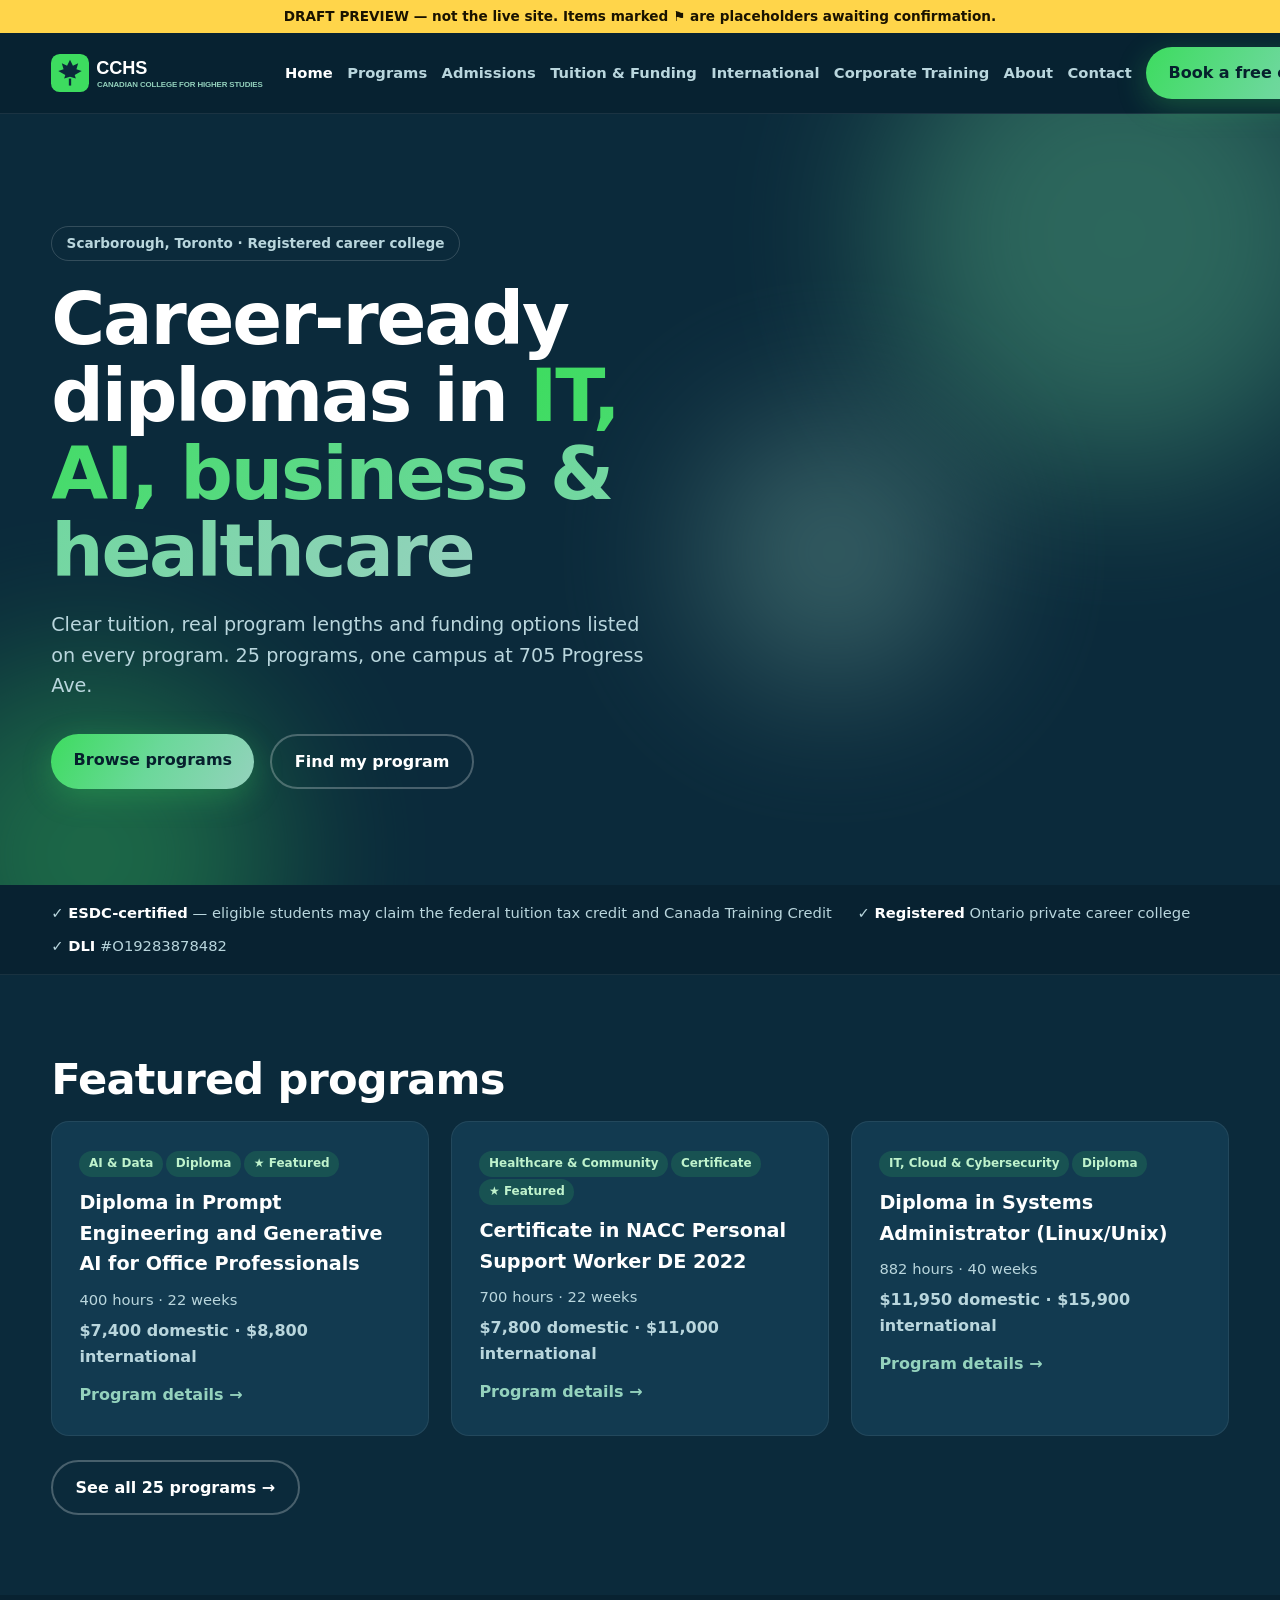
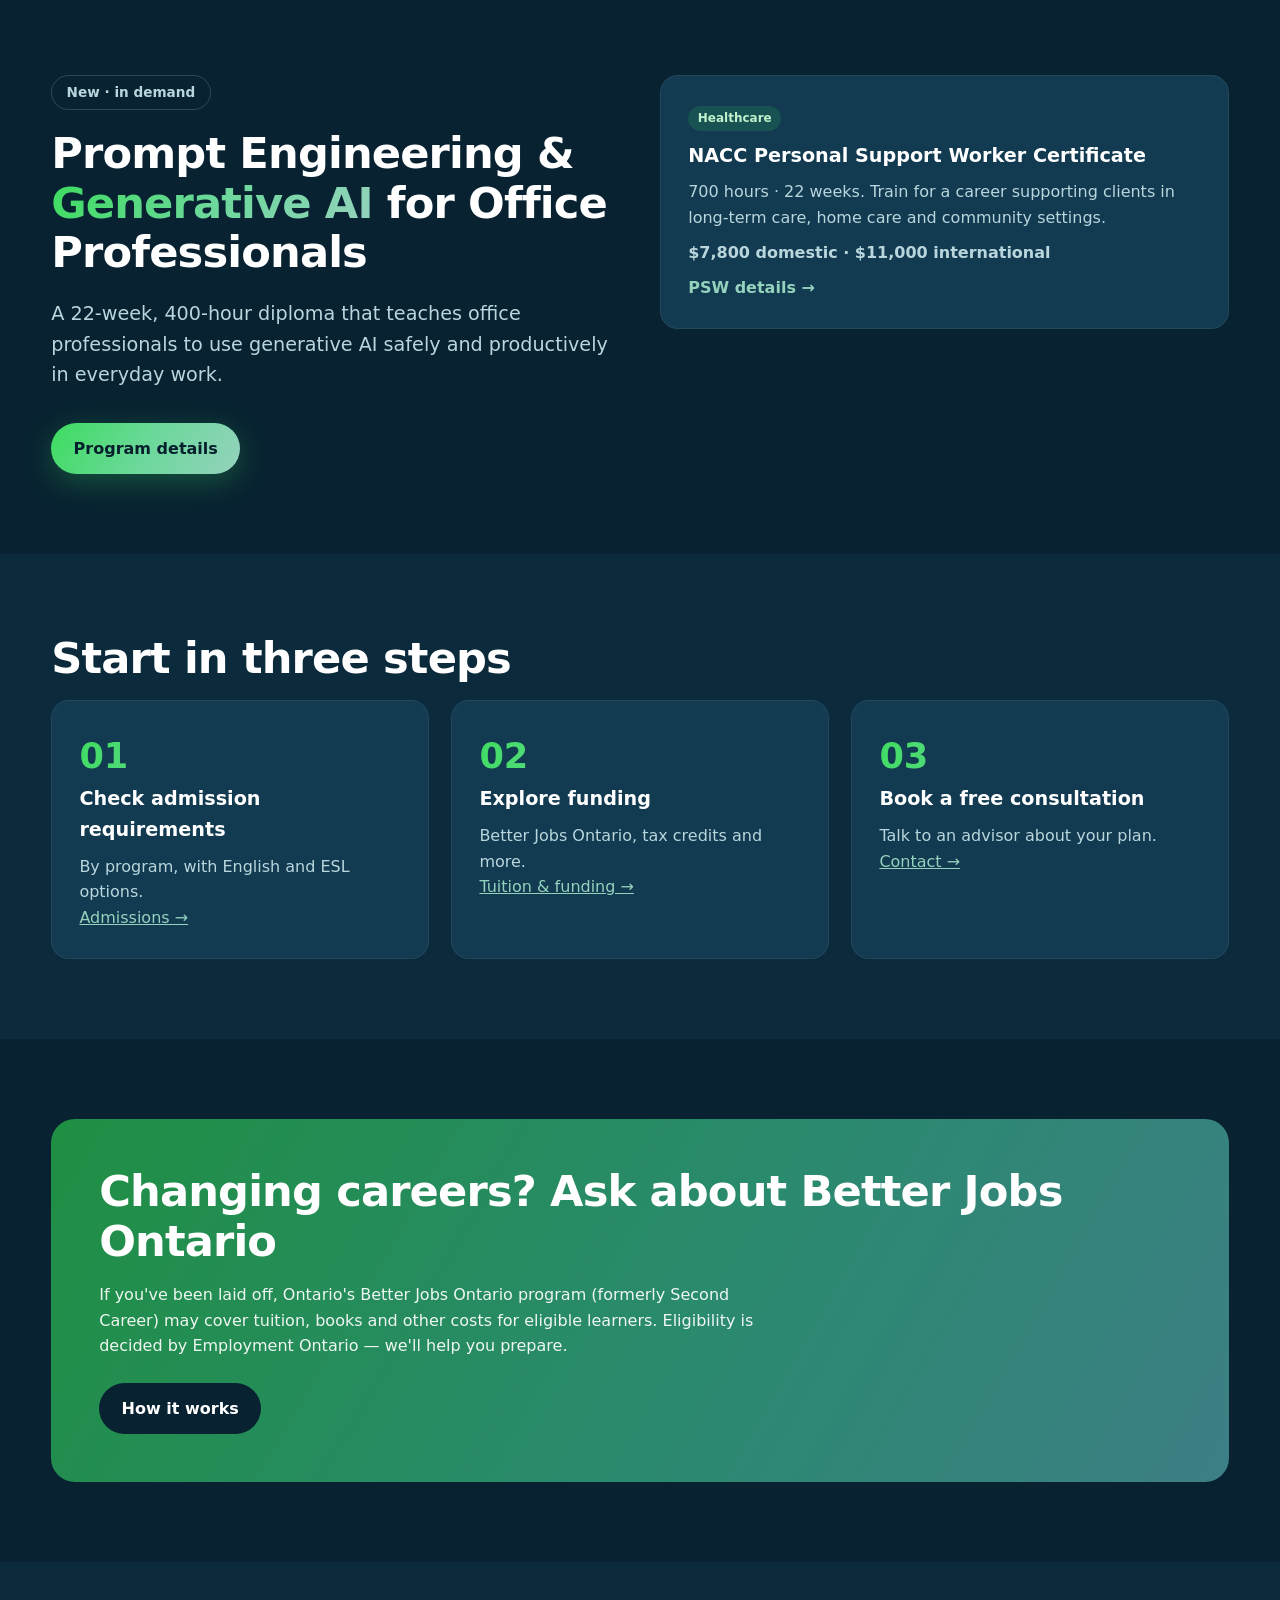
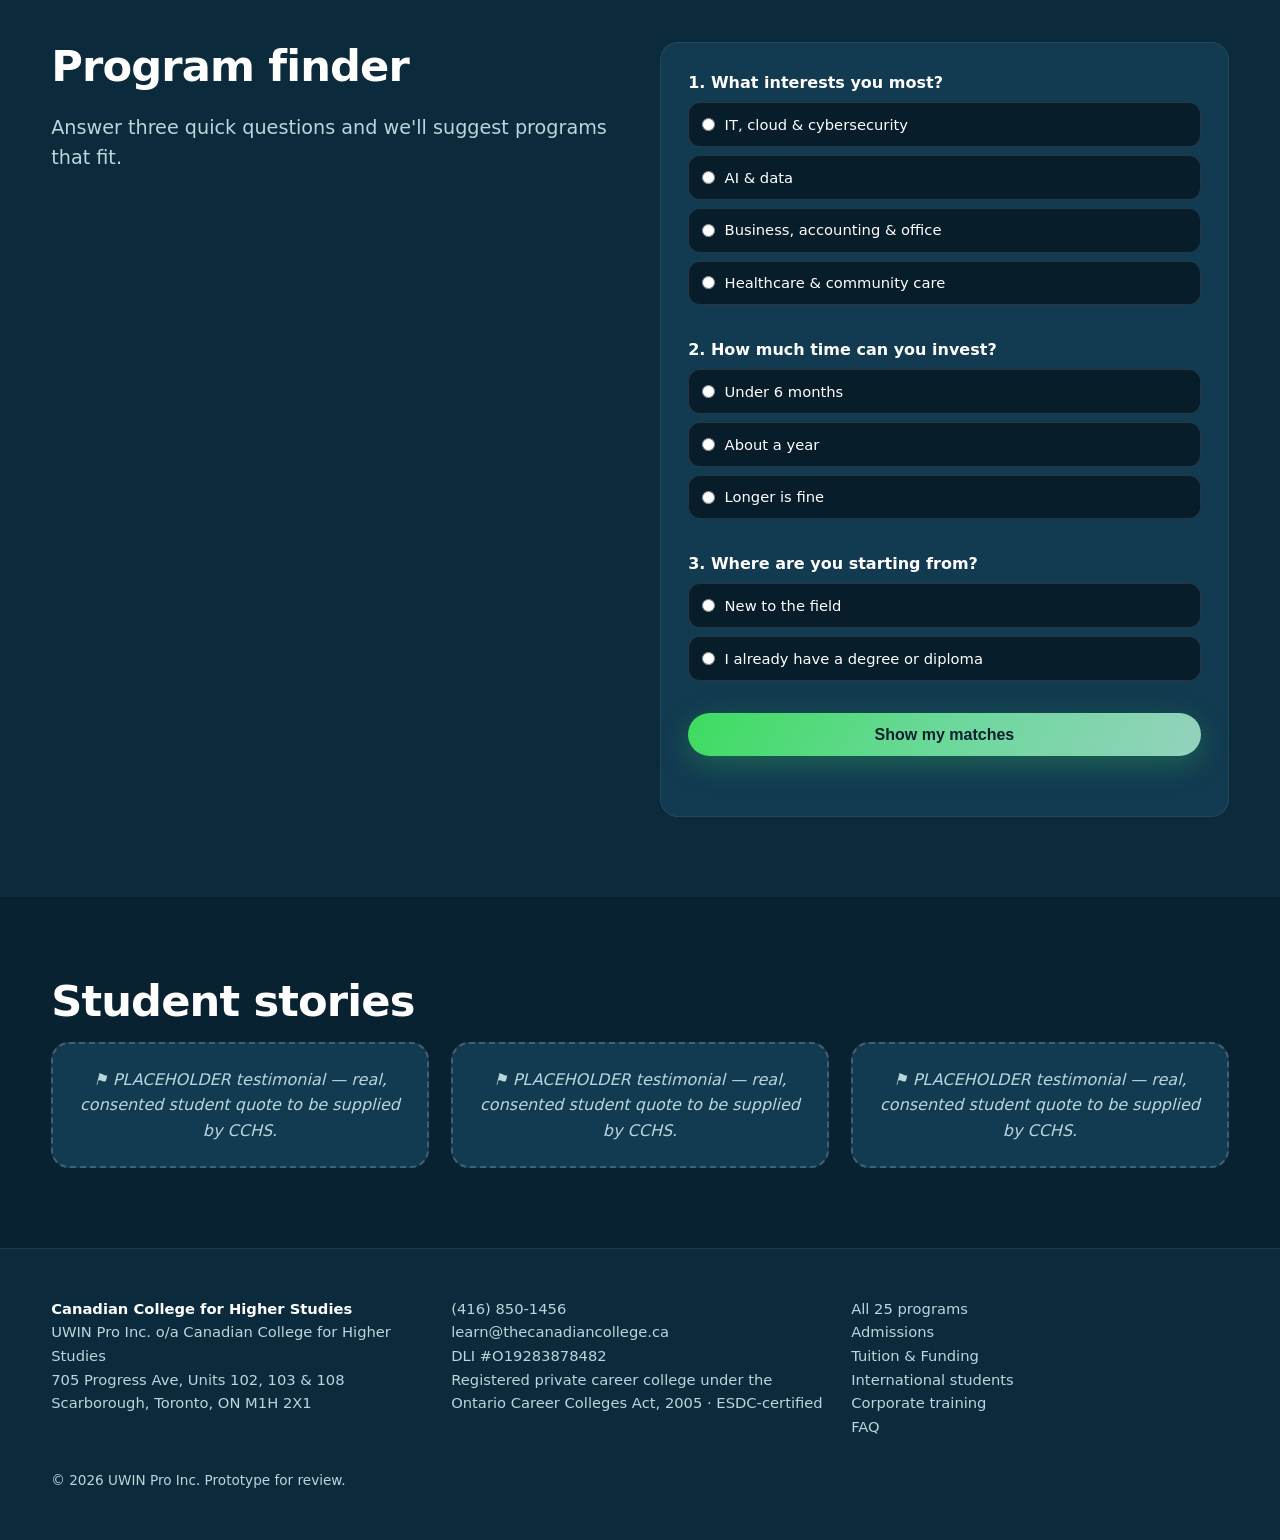
==== index.html @ a09e5be7 "CCHS draft preview" ====
<!doctype html><html lang="en"><head><meta charset="utf-8"><meta name="viewport" content="width=device-width,initial-scale=1">
<meta name="robots" content="noindex,nofollow"><title>Career-ready diplomas in IT, AI, business and healthcare | Canadian College for Higher Studies</title><meta name="description" content="Career college in Scarborough, Toronto: 25 diploma and certificate programs with published tuition."><meta name="theme-color" content="#0b2a3b">
<link rel="icon" href="assets/favicon.svg" type="image/svg+xml"><link rel="stylesheet" href="css/style.css?v=2">
<script type="application/ld+json">{"@context":"https://schema.org","@type":"CollegeOrUniversity","name":"Canadian College for Higher Studies","alternateName":"CCHS","url":"https://thecanadiancollege.ca","telephone":"+1-416-850-1456","email":"learn@thecanadiancollege.ca","address":{"@type":"PostalAddress","streetAddress":"705 Progress Ave, Units 102, 103 & 108","addressLocality":"Scarborough, Toronto","addressRegion":"ON","postalCode":"M1H 2X1","addressCountry":"CA"}}</script></head><body>
<div class="draft" role="note">DRAFT PREVIEW — not the live site. Items marked ⚑ are placeholders awaiting confirmation.</div>
<a class="skip" href="#main">Skip to content</a>
<header><div class="wrap nav"><a class="logo" href="index.html" aria-label="CCHS home"><svg viewBox="0 0 800 130" aria-hidden="true"><rect width="130" height="130" rx="30" fill="#3ddc5f"/><path d="M65 20l10 20 18-8-6 20 18 6-24 14 4 12-20-6-20 6 4-12-24-14 18-6-6-20 18 8z" fill="#0b2a3b"/><rect x="61" y="84" width="8" height="24" fill="#0b2a3b"/><text x="155" y="70" font-size="62" font-weight="900" fill="#fff" font-family="Inter,Helvetica,Arial,sans-serif">CCHS</text><text x="157" y="112" font-size="27" font-weight="700" fill="#94d2bd" font-family="Inter,Helvetica,Arial,sans-serif">CANADIAN COLLEGE FOR HIGHER STUDIES</text></svg></a><nav aria-label="Main"><button class="menu" aria-expanded="false" aria-label="Menu">☰</button><ul><li><a href="index.html" aria-current=page>Home</a></li><li><a href="programs.html">Programs</a></li><li><a href="admissions.html">Admissions</a></li><li><a href="tuition.html">Tuition & Funding</a></li><li><a href="international.html">International</a></li><li><a href="corporate.html">Corporate Training</a></li><li><a href="about.html">About</a></li><li><a href="contact.html">Contact</a></li><li><a class="btn btn-g" href="contact.html">Book a free consultation</a></li></ul></nav></div></header>
<main id="main"><section class="hero"><div class="blob b1"></div><div class="blob b2"></div><div class="blob b3"></div><div class="wrap hero-grid"><div class="hero-copy"><span class="eyebrow">Scarborough, Toronto · Registered career college</span><h1>Career-ready diplomas in <span class="grad">IT, AI, business &amp; healthcare</span></h1><p class="lead">Clear tuition, real program lengths and funding options listed on every program. 25 programs, one campus at 705 Progress Ave.</p><div class="ctas"><a class="btn btn-g" href="programs.html">Browse programs</a><a class="btn btn-o" href="#finder">Find my program</a></div></div>
<div class="orbit" aria-label="Sample programs"><ul class="plane"><li style="--i:0"><strong>Prompt Engineering & Generative AI</strong><span>400 hrs · 22 weeks</span></li><li style="--i:1"><strong>Personal Support Worker</strong><span>700 hrs · 22 weeks</span></li><li style="--i:2"><strong>Systems Administrator (Linux/Unix)</strong><span>882 hrs · 40 weeks</span></li><li style="--i:3"><strong>Cisco & Red Hat Engineering</strong><span>755 hrs · 37 weeks</span></li><li style="--i:4"><strong>Machine Learning & AI</strong><span>900 hrs · 43 weeks</span></li><li style="--i:5"><strong>Network (LAN/WAN) Administration</strong><span>760 hrs · 37 weeks</span></li><li style="--i:6"><strong>Business Administration</strong><span>954 hrs · 47 weeks</span></li><li style="--i:7"><strong>Medical & Health Office Administrator</strong><span>740 hrs · 37 weeks</span></li><li style="--i:8"><strong>Early Childhood Assistant</strong><span>1000 hrs · 52 weeks</span></li><li style="--i:9"><strong>Cloud & Cybersecurity Technologies</strong><span>373 hrs · 18 weeks</span></li><li style="--i:10"><strong>Supply Chain & Logistics</strong><span>739 hrs · 36 weeks</span></li><li style="--i:11"><strong>IoT Technology</strong><span>993 hrs · 47 weeks</span></li></ul></div></div></section>
<div class="trust"><div class="wrap"><span>✓ <b>ESDC-certified</b> — eligible students may claim the federal tuition tax credit and Canada Training Credit</span><span>✓ <b>Registered</b> Ontario private career college</span><span>✓ <b>DLI</b> #O19283878482</span></div></div>
<section><div class="wrap"><h2>Featured programs</h2><div class="grid" id="featured"></div><p style="margin-top:1.5rem"><a class="btn btn-o" href="programs.html">See all 25 programs →</a></p></div></section>
<section class="alt"><div class="wrap two"><div><span class="eyebrow">New · in demand</span><h2>Prompt Engineering &amp; <span class="grad">Generative AI</span> for Office Professionals</h2><p class="lead">A 22-week, 400-hour diploma that teaches office professionals to use generative AI safely and productively in everyday work.</p><div class="ctas"><a class="btn btn-g" href="program.html?p=diploma-in-prompt-engineering-and-generative-ai-for-office-professionals">Program details</a></div></div>
<div class="card"><span class="tag">Healthcare</span><h3 style="margin-top:.6rem">NACC Personal Support Worker Certificate</h3><p>700 hours · 22 weeks. Train for a career supporting clients in long-term care, home care and community settings.</p><p class="fee" style="margin:.6rem 0">$7,800 domestic · $11,000 international</p><a class="more" href="program.html?p=certificate-in-nacc-personal-support-worker-de-2022">PSW details →</a></div></div></section>
<section><div class="wrap"><h2>Start in three steps</h2><div class="grid steps"><div class="card"><h3>Check admission requirements</h3><p>By program, with English and ESL options.</p><a href="admissions.html">Admissions →</a></div><div class="card"><h3>Explore funding</h3><p>Better Jobs Ontario, tax credits and more.</p><a href="tuition.html">Tuition &amp; funding →</a></div><div class="card"><h3>Book a free consultation</h3><p>Talk to an advisor about your plan.</p><a href="contact.html">Contact →</a></div></div></div></section>
<section class="alt"><div class="wrap"><div class="band"><h2>Changing careers? Ask about Better Jobs Ontario</h2><p>If you've been laid off, Ontario's Better Jobs Ontario program (formerly Second Career) may cover tuition, books and other costs for eligible learners. Eligibility is decided by Employment Ontario — we'll help you prepare.</p><a class="btn" href="tuition.html#bjo">How it works</a></div></div></section>
<section id="finder"><div class="wrap two"><div><h2>Program finder</h2><p class="lead">Answer three quick questions and we'll suggest programs that fit.</p></div><form class="quiz card" id="quiz">
<fieldset><legend>1. What interests you most?</legend><label><input type="radio" name="field" value="it">IT, cloud &amp; cybersecurity</label><label><input type="radio" name="field" value="ai">AI &amp; data</label><label><input type="radio" name="field" value="business">Business, accounting &amp; office</label><label><input type="radio" name="field" value="health">Healthcare &amp; community care</label></fieldset>
<fieldset><legend>2. How much time can you invest?</legend><label><input type="radio" name="time" value="short">Under 6 months</label><label><input type="radio" name="time" value="mid">About a year</label><label><input type="radio" name="time" value="long">Longer is fine</label></fieldset>
<fieldset><legend>3. Where are you starting from?</legend><label><input type="radio" name="goal" value="start">New to the field</label><label><input type="radio" name="goal" value="post">I already have a degree or diploma</label></fieldset>
<button class="btn btn-g">Show my matches</button><div id="quiz-out" class="result"></div></form></div></section>
<section class="alt"><div class="wrap"><h2>Student stories</h2><div class="grid"><div class="card ph">⚑ PLACEHOLDER testimonial — real, consented student quote to be supplied by CCHS.</div><div class="card ph">⚑ PLACEHOLDER testimonial — real, consented student quote to be supplied by CCHS.</div><div class="card ph">⚑ PLACEHOLDER testimonial — real, consented student quote to be supplied by CCHS.</div></div></div></section></main>
<footer><div class="wrap grid">
<div><strong style="color:#fff">Canadian College for Higher Studies</strong><p>UWIN Pro Inc. o/a Canadian College for Higher Studies<br>705 Progress Ave, Units 102, 103 &amp; 108<br>Scarborough, Toronto, ON M1H 2X1</p></div>
<div><a href="tel:+14168501456">(416) 850-1456</a><a href="mailto:learn@thecanadiancollege.ca">learn@thecanadiancollege.ca</a><p>DLI #O19283878482</p><p>Registered private career college under the Ontario Career Colleges Act, 2005 · ESDC-certified</p></div>
<div><a href="programs.html">All 25 programs</a><a href="admissions.html">Admissions</a><a href="tuition.html">Tuition &amp; Funding</a><a href="international.html">International students</a><a href="corporate.html">Corporate training</a><a href="faq.html">FAQ</a></div>
</div><div class="wrap"><p class="note" style="margin-top:2rem">© <span id="y"></span> UWIN Pro Inc. Prototype for review.</p></div></footer>
<script src="js/main.js"></script><script src="js/programs.js"></script><script src="js/app.js"></script></body></html>
---- css/style.css ----
:root{--navy:#0b2a3b;--navy2:#082231;--card:#123a50;--text:#ffffff;--muted:#b9d6dd;--a1:#3ddc5f;--a2:#6bd89a;--a3:#94d2bd;--g:linear-gradient(120deg,var(--a1),var(--a2) 50%,var(--a3));--r:18px}
*{box-sizing:border-box;margin:0;padding:0}html{scroll-behavior:smooth}
body{font-family:system-ui,-apple-system,"Segoe UI",Roboto,sans-serif;background:var(--navy);color:var(--text);line-height:1.6}
a{color:var(--a3)}img{max-width:100%}
.skip{position:absolute;left:-999px}.skip:focus{left:1rem;top:1rem;background:#fff;color:#000;padding:.5rem;z-index:99}
.wrap{width:min(1180px,92%);margin:auto}
header{position:sticky;top:0;z-index:50;background:rgba(8,34,49,.85);backdrop-filter:blur(12px);border-bottom:1px solid #ffffff14}
.nav{display:flex;align-items:center;justify-content:space-between;padding:.9rem 0}
.logo{font-weight:900;font-size:1.4rem;letter-spacing:-.02em;color:#fff;text-decoration:none}.logo span{background:var(--g);-webkit-background-clip:text;background-clip:text;color:transparent}
nav ul{display:flex;gap:1.4rem;list-style:none;align-items:center}nav a{color:var(--muted);text-decoration:none;font-weight:600}nav a:hover,nav a[aria-current]{color:#fff}
.menu{display:none;background:none;border:1px solid #fff3;color:#fff;border-radius:8px;padding:.4rem .7rem;font-size:1.1rem}
.btn{display:inline-block;padding:.8rem 1.4rem;border-radius:999px;font-weight:700;text-decoration:none;border:0;cursor:pointer;font-size:1rem;transition:transform .2s,box-shadow .2s}
.btn-g{background:var(--g);color:#06202d;box-shadow:0 8px 30px #3ddc5f44}.btn-g:hover{transform:translateY(-2px);box-shadow:0 12px 40px #3ddc5f66}
.btn-o{border:2px solid #ffffff40;color:#fff}.btn-o:hover{border-color:var(--a3)}
.hero{position:relative;overflow:hidden;padding:7rem 0 6rem}
.blob{position:absolute;border-radius:50%;filter:blur(80px);opacity:.35;animation:float 14s ease-in-out infinite alternate}
.b1{width:480px;height:480px;background:var(--a2);top:-120px;right:-80px}.b2{width:380px;height:380px;background:var(--a1);bottom:-160px;left:-100px;animation-delay:-5s}.b3{width:260px;height:260px;background:var(--a3);top:40%;left:55%;animation-delay:-9s}
@keyframes float{to{transform:translate(40px,30px) scale(1.12)}}
.hero .wrap{position:relative}
.eyebrow{display:inline-block;padding:.35rem .9rem;border:1px solid #ffffff2a;border-radius:999px;color:var(--muted);font-size:.85rem;font-weight:600;margin-bottom:1.2rem}
h1{font-size:clamp(2.4rem,6vw,4.6rem);line-height:1.05;letter-spacing:-.03em;font-weight:900;max-width:16ch}
h2{font-size:clamp(1.8rem,3.6vw,2.7rem);letter-spacing:-.02em;line-height:1.15;margin-bottom:1rem}
h3{font-size:1.2rem;margin-bottom:.5rem}
.grad{background:var(--g);-webkit-background-clip:text;background-clip:text;color:transparent}
.lead{font-size:1.2rem;color:var(--muted);max-width:60ch;margin:1.3rem 0 2rem}
.ctas{display:flex;gap:1rem;flex-wrap:wrap}
section{padding:5rem 0}.alt{background:var(--navy2)}
.grid{display:grid;gap:1.4rem;grid-template-columns:repeat(auto-fit,minmax(260px,1fr))}
.card{background:var(--card);border:1px solid #ffffff12;border-radius:var(--r);padding:1.7rem;position:relative;transition:transform .25s,border-color .25s}
.card:hover{transform:translateY(-4px);border-color:#3ddc5f88}
.card .ic{width:48px;height:48px;border-radius:14px;background:var(--g);display:grid;place-items:center;font-size:1.4rem;margin-bottom:1rem}
.card p{color:var(--muted)}.card ul{color:var(--muted);padding-left:1.1rem;margin:.6rem 0}
.tag{display:inline-block;font-size:.75rem;font-weight:700;padding:.2rem .6rem;border-radius:999px;background:#3ddc5f26;color:#bff2cc;margin:.15rem .2rem 0 0}
.band{background:linear-gradient(120deg,#1f8f43,#2a8a6e 55%,#3d7f86);border-radius:24px;padding:3rem;color:#fff}.band p{opacity:.92;max-width:65ch;margin:.6rem 0 1.5rem}.band a.btn{background:#082231;color:#fff}
.ph{border:2px dashed #ffffff33;border-radius:var(--r);padding:1.4rem;color:var(--muted);font-style:italic;text-align:center}
.two{display:grid;grid-template-columns:1fr 1fr;gap:2.5rem;align-items:start}
form{display:grid;gap:1rem}label{font-weight:600;font-size:.92rem;display:grid;gap:.35rem}
input,select,textarea{font:inherit;padding:.75rem .9rem;border-radius:12px;border:1px solid #ffffff26;background:#071d2a;color:#fff}
input:focus,select:focus,textarea:focus,a:focus-visible,button:focus-visible{outline:3px solid var(--a3);outline-offset:2px}
.note{font-size:.85rem;color:var(--muted)}.ok{display:none;padding:1rem;border-radius:12px;background:#3ddc5f22;border:1px solid var(--a3)}
.steps{counter-reset:s}.steps .card::before{counter-increment:s;content:counter(s,decimal-leading-zero);font-size:2.2rem;font-weight:900;background:var(--g);-webkit-background-clip:text;color:transparent;display:block}
footer{border-top:1px solid #ffffff14;padding:3rem 0;color:var(--muted);font-size:.92rem}footer .grid a{display:block;color:var(--muted);text-decoration:none}
.wa{position:fixed;right:22px;bottom:22px;width:60px;height:60px;border-radius:50%;background:#25d366;display:grid;place-items:center;box-shadow:0 8px 24px #0008;z-index:60;color:#fff;font-size:1.7rem;text-decoration:none}
.reveal{opacity:0;transform:translateY(24px);transition:opacity .7s,transform .7s}.reveal.in{opacity:1;transform:none}
@media(prefers-reduced-motion:reduce){*{animation:none!important;transition:none!important}.reveal{opacity:1;transform:none}}
@media(max-width:860px){.menu{display:block}nav ul{display:none;position:absolute;top:100%;left:0;right:0;flex-direction:column;background:var(--navy);padding:1rem}nav ul.open{display:flex}.two{grid-template-columns:1fr}.band{padding:2rem}}
/* hero 3D course stream */
.tagline{margin-top:1rem;font-size:clamp(1.1rem,2vw,1.45rem);font-weight:700;color:#d6f3ea;letter-spacing:.01em;max-width:30ch}
.hero-grid{display:grid;grid-template-columns:minmax(0,1.05fr) minmax(0,.95fr);gap:2rem;align-items:center}
.hero-copy{position:relative;z-index:2}
.orbit{position:relative;height:520px;perspective:900px;perspective-origin:30% 20%;-webkit-mask-image:radial-gradient(ellipse at 55% 50%,#000 55%,transparent 80%);mask-image:radial-gradient(ellipse at 55% 50%,#000 55%,transparent 80%)}
.plane{list-style:none;position:absolute;inset:0;transform-style:preserve-3d;transform:rotateX(14deg) rotateY(-24deg)}
.plane li{position:absolute;left:12%;top:50%;width:290px;padding:.75rem 1.1rem;border-radius:16px;background:linear-gradient(135deg,rgba(18,58,80,.92),rgba(11,42,59,.86));border:1px solid #94d2bd55;box-shadow:0 0 28px #3ddc5f33,inset 0 0 0 1px #94d2bd1a;backdrop-filter:blur(6px);opacity:0;will-change:transform,opacity,filter;
 animation:drift 26s linear infinite;animation-delay:calc(var(--i) * -2.1667s)}
.plane li strong{display:block;font-size:1rem;color:#fff}
.plane li span{display:block;font-size:.84rem;color:#c8f0e2;line-height:1.35}
.plane li:nth-child(odd){left:0}.plane li:nth-child(even){left:34%}
@keyframes drift{
0%{transform:translate3d(80px,640px,-650px);opacity:0;filter:blur(3px)}
32%{opacity:0;filter:blur(2px)}
42%{opacity:.9;filter:blur(.4px)}
48%,58%{opacity:1;filter:blur(0)}
66%{opacity:.85;filter:blur(.6px)}
74%{opacity:0;filter:blur(3px)}
100%{transform:translate3d(-60px,-720px,200px);opacity:0;filter:blur(4px)}}
@media(max-width:980px){.hero-grid{grid-template-columns:1fr}.orbit{display:none}}
@media(prefers-reduced-motion:reduce){.orbit{height:auto;perspective:none;-webkit-mask-image:none;mask-image:none}.plane{position:static;transform:none;display:grid;gap:.6rem}.plane li{position:static;opacity:1;filter:none;width:auto;transform:none}.plane li:nth-child(n+7){display:none}}

.logo svg{display:block;height:40px;width:auto}.card .ic{color:#06202d}

.tagline{overflow:hidden}.tagline span{display:inline-block}
.tl1{animation:tlR .9s ease-out both}
.tl2{animation:tlF .8s ease-out .9s both}
.tl3{animation:tlU 1s ease-out 1.7s both}
@keyframes tlR{from{opacity:0;transform:translateX(60px)}to{opacity:1;transform:none}}
@keyframes tlF{from{opacity:0}to{opacity:1}}
@keyframes tlU{from{opacity:0;transform:translateY(10px)}to{opacity:1;transform:none}}
.shot .tagline span{animation:none!important;opacity:1;transform:none}
/* ---- CCHS additions ---- */
.draft{background:#ffd54a;color:#1a1300;text-align:center;font-size:.85rem;font-weight:700;padding:.35rem 1rem;position:relative;z-index:70}
.phx{background:#ffd54a2e;border:1px dashed #ffd54a;color:#ffe9a3;border-radius:6px;padding:0 .35rem;font-style:normal;font-weight:600;white-space:normal}
.phx::before{content:"⚑ ";}
.trust{background:var(--navy2);border-bottom:1px solid #ffffff12;padding:1rem 0;font-size:.92rem;color:var(--muted)}
.trust .wrap{display:flex;flex-wrap:wrap;gap:.6rem 1.6rem}.trust b{color:#fff}
.meta{color:var(--muted);font-size:.92rem;margin:.4rem 0}.fee{font-weight:700;color:#d6f3ea}
.filters{display:flex;flex-wrap:wrap;gap:.6rem;margin:1rem 0 1.6rem;align-items:center}
.chip{background:#123a50;border:1px solid #ffffff22;color:#fff;border-radius:999px;padding:.45rem 1rem;font-weight:600;cursor:pointer;font:inherit}
.chip[aria-pressed=true]{background:var(--g);color:#06202d;border-color:transparent}
.filters input{min-width:240px;flex:1}
.card a.more{font-weight:700;text-decoration:none}
table{width:100%;border-collapse:collapse;font-size:.92rem}th,td{padding:.6rem .7rem;border-bottom:1px solid #ffffff14;text-align:left}th{color:var(--a3);position:sticky;top:0;background:var(--navy2)}
.tbl{overflow-x:auto;border-radius:var(--r);border:1px solid #ffffff14}
td.n,th.n{text-align:right;white-space:nowrap}
details{background:var(--card);border:1px solid #ffffff12;border-radius:14px;padding:1rem 1.3rem;margin-bottom:.8rem}summary{cursor:pointer;font-weight:700}details p{color:var(--muted);margin-top:.6rem}
.quiz fieldset{border:0;display:grid;gap:.5rem;margin-bottom:1rem}.quiz legend{font-weight:700;margin-bottom:.4rem}
.quiz label{display:flex;gap:.6rem;align-items:center;font-weight:500;background:#071d2a;border:1px solid #ffffff1f;padding:.6rem .8rem;border-radius:12px;cursor:pointer}
.result{margin-top:1rem}.big{font-size:2rem;font-weight:900}
.map{width:100%;height:340px;border:0;border-radius:var(--r)}
.crumb{color:var(--muted);font-size:.9rem;margin-bottom:1rem}.crumb a{text-decoration:none}
.phero{padding:4.5rem 0 3rem}.phero h1{font-size:clamp(2rem,4.6vw,3.4rem);max-width:22ch}
.kv{display:grid;grid-template-columns:repeat(auto-fit,minmax(160px,1fr));gap:1rem;margin:1.5rem 0}.kv div{background:var(--card);border-radius:14px;padding:1rem}.kv b{display:block;font-size:1.4rem}.kv span{color:var(--muted);font-size:.85rem}
.logo svg{height:44px}
nav ul{gap:1rem;font-size:.92rem}
@media(max-width:1240px){.menu{display:block}nav ul{display:none;position:absolute;top:100%;left:0;right:0;flex-direction:column;background:var(--navy);padding:1rem}nav ul.open{display:flex}}
nav a{white-space:nowrap}nav ul{gap:.9rem}.logo svg{height:38px}
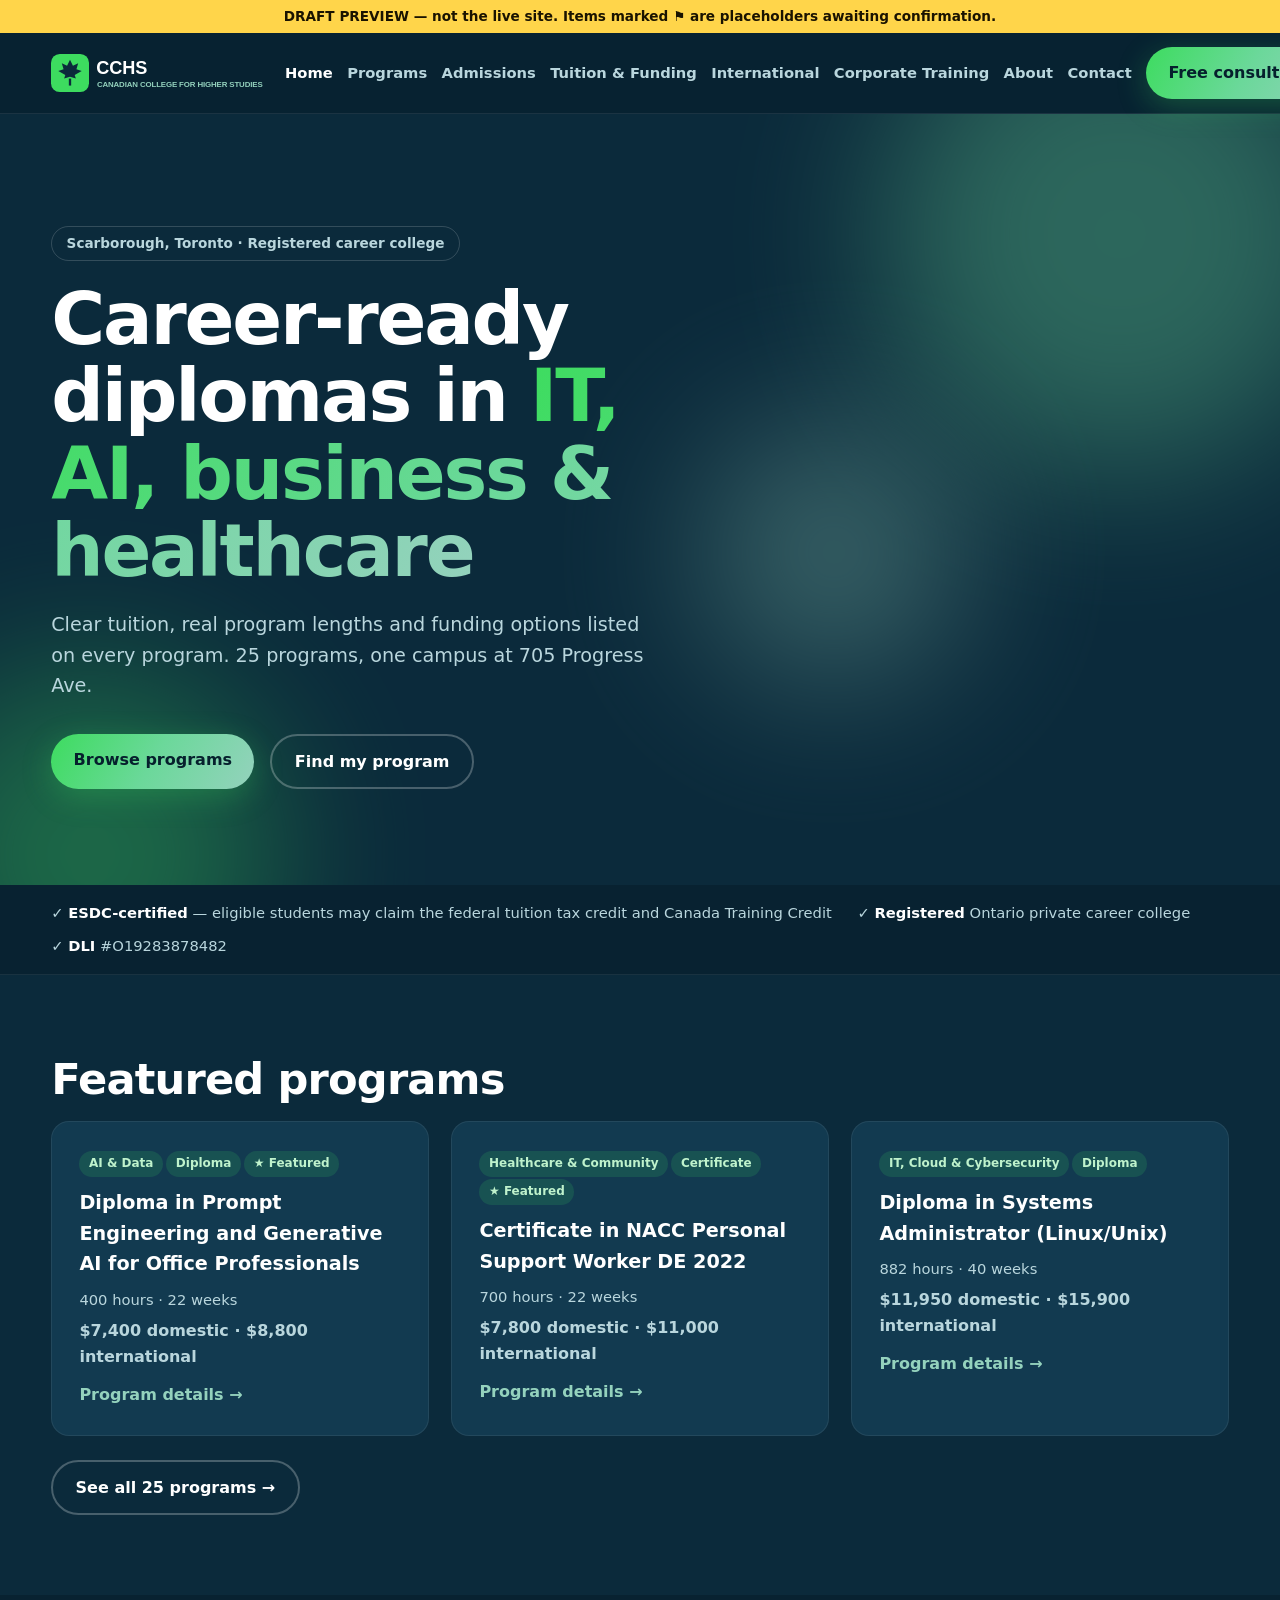
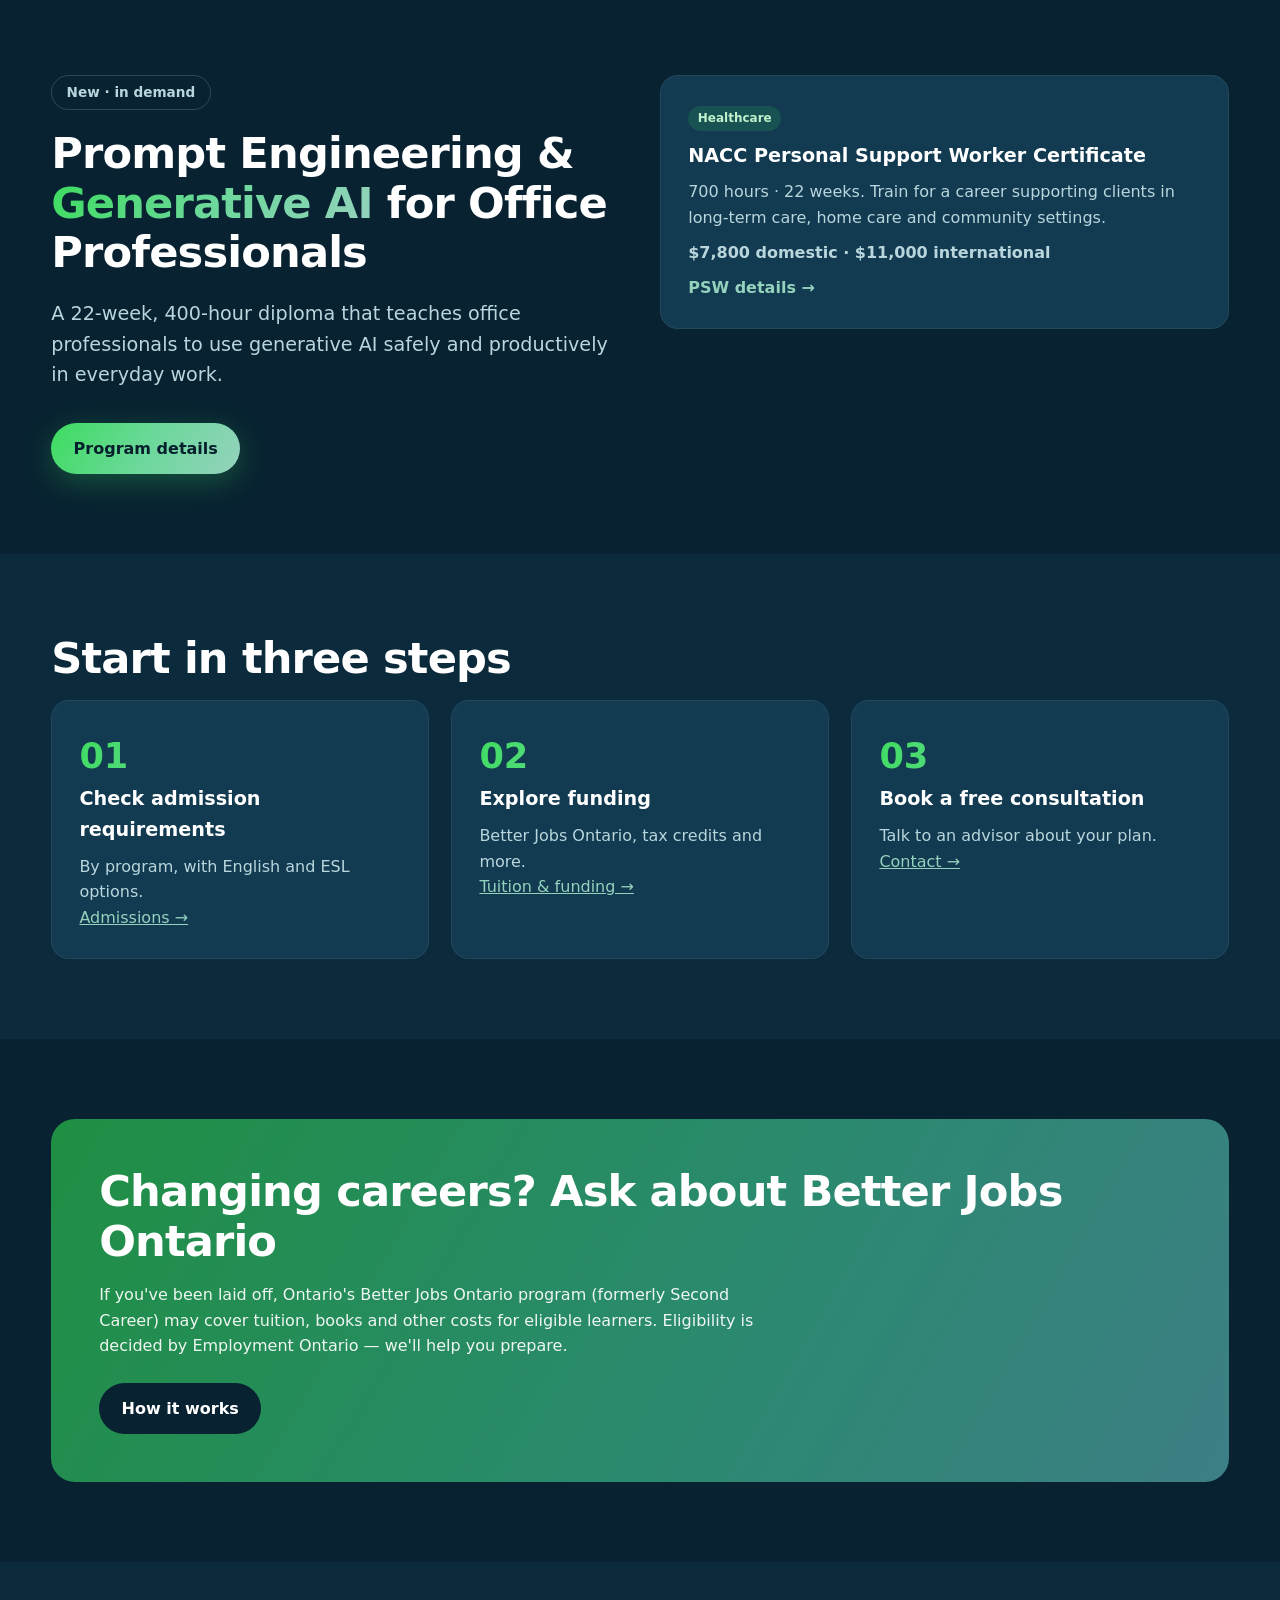
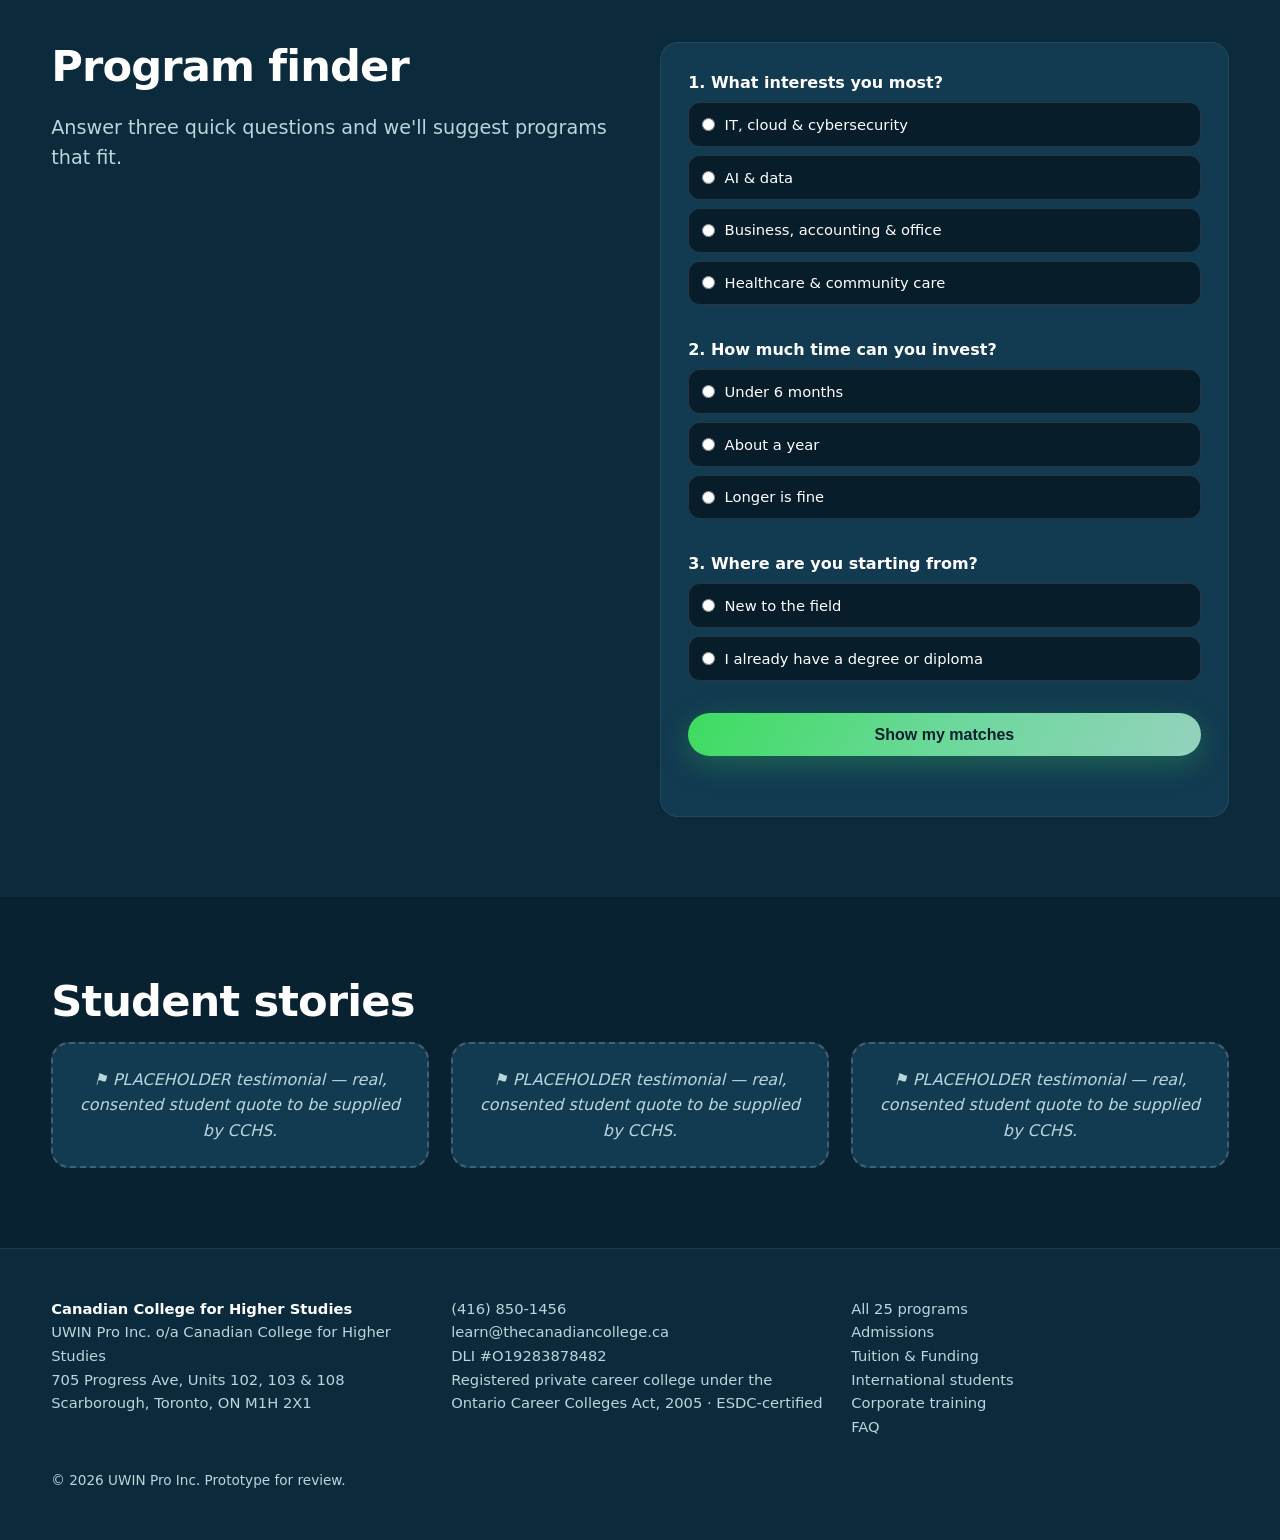
==== commit 40b6f4e1: "Nav fix" ====
--- a/index.html
+++ b/index.html
@@ -4,7 +4,7 @@
 <script type="application/ld+json">{"@context":"https://schema.org","@type":"CollegeOrUniversity","name":"Canadian College for Higher Studies","alternateName":"CCHS","url":"https://thecanadiancollege.ca","telephone":"+1-416-850-1456","email":"learn@thecanadiancollege.ca","address":{"@type":"PostalAddress","streetAddress":"705 Progress Ave, Units 102, 103 & 108","addressLocality":"Scarborough, Toronto","addressRegion":"ON","postalCode":"M1H 2X1","addressCountry":"CA"}}</script></head><body>
 <div class="draft" role="note">DRAFT PREVIEW — not the live site. Items marked ⚑ are placeholders awaiting confirmation.</div>
 <a class="skip" href="#main">Skip to content</a>
-<header><div class="wrap nav"><a class="logo" href="index.html" aria-label="CCHS home"><svg viewBox="0 0 800 130" aria-hidden="true"><rect width="130" height="130" rx="30" fill="#3ddc5f"/><path d="M65 20l10 20 18-8-6 20 18 6-24 14 4 12-20-6-20 6 4-12-24-14 18-6-6-20 18 8z" fill="#0b2a3b"/><rect x="61" y="84" width="8" height="24" fill="#0b2a3b"/><text x="155" y="70" font-size="62" font-weight="900" fill="#fff" font-family="Inter,Helvetica,Arial,sans-serif">CCHS</text><text x="157" y="112" font-size="27" font-weight="700" fill="#94d2bd" font-family="Inter,Helvetica,Arial,sans-serif">CANADIAN COLLEGE FOR HIGHER STUDIES</text></svg></a><nav aria-label="Main"><button class="menu" aria-expanded="false" aria-label="Menu">☰</button><ul><li><a href="index.html" aria-current=page>Home</a></li><li><a href="programs.html">Programs</a></li><li><a href="admissions.html">Admissions</a></li><li><a href="tuition.html">Tuition & Funding</a></li><li><a href="international.html">International</a></li><li><a href="corporate.html">Corporate Training</a></li><li><a href="about.html">About</a></li><li><a href="contact.html">Contact</a></li><li><a class="btn btn-g" href="contact.html">Book a free consultation</a></li></ul></nav></div></header>
+<header><div class="wrap nav"><a class="logo" href="index.html" aria-label="CCHS home"><svg viewBox="0 0 800 130" aria-hidden="true"><rect width="130" height="130" rx="30" fill="#3ddc5f"/><path d="M65 20l10 20 18-8-6 20 18 6-24 14 4 12-20-6-20 6 4-12-24-14 18-6-6-20 18 8z" fill="#0b2a3b"/><rect x="61" y="84" width="8" height="24" fill="#0b2a3b"/><text x="155" y="70" font-size="62" font-weight="900" fill="#fff" font-family="Inter,Helvetica,Arial,sans-serif">CCHS</text><text x="157" y="112" font-size="27" font-weight="700" fill="#94d2bd" font-family="Inter,Helvetica,Arial,sans-serif">CANADIAN COLLEGE FOR HIGHER STUDIES</text></svg></a><nav aria-label="Main"><button class="menu" aria-expanded="false" aria-label="Menu">☰</button><ul><li><a href="index.html" aria-current=page>Home</a></li><li><a href="programs.html">Programs</a></li><li><a href="admissions.html">Admissions</a></li><li><a href="tuition.html">Tuition & Funding</a></li><li><a href="international.html">International</a></li><li><a href="corporate.html">Corporate Training</a></li><li><a href="about.html">About</a></li><li><a href="contact.html">Contact</a></li><li><a class="btn btn-g" href="contact.html">Free consultation</a></li></ul></nav></div></header>
 <main id="main"><section class="hero"><div class="blob b1"></div><div class="blob b2"></div><div class="blob b3"></div><div class="wrap hero-grid"><div class="hero-copy"><span class="eyebrow">Scarborough, Toronto · Registered career college</span><h1>Career-ready diplomas in <span class="grad">IT, AI, business &amp; healthcare</span></h1><p class="lead">Clear tuition, real program lengths and funding options listed on every program. 25 programs, one campus at 705 Progress Ave.</p><div class="ctas"><a class="btn btn-g" href="programs.html">Browse programs</a><a class="btn btn-o" href="#finder">Find my program</a></div></div>
 <div class="orbit" aria-label="Sample programs"><ul class="plane"><li style="--i:0"><strong>Prompt Engineering & Generative AI</strong><span>400 hrs · 22 weeks</span></li><li style="--i:1"><strong>Personal Support Worker</strong><span>700 hrs · 22 weeks</span></li><li style="--i:2"><strong>Systems Administrator (Linux/Unix)</strong><span>882 hrs · 40 weeks</span></li><li style="--i:3"><strong>Cisco & Red Hat Engineering</strong><span>755 hrs · 37 weeks</span></li><li style="--i:4"><strong>Machine Learning & AI</strong><span>900 hrs · 43 weeks</span></li><li style="--i:5"><strong>Network (LAN/WAN) Administration</strong><span>760 hrs · 37 weeks</span></li><li style="--i:6"><strong>Business Administration</strong><span>954 hrs · 47 weeks</span></li><li style="--i:7"><strong>Medical & Health Office Administrator</strong><span>740 hrs · 37 weeks</span></li><li style="--i:8"><strong>Early Childhood Assistant</strong><span>1000 hrs · 52 weeks</span></li><li style="--i:9"><strong>Cloud & Cybersecurity Technologies</strong><span>373 hrs · 18 weeks</span></li><li style="--i:10"><strong>Supply Chain & Logistics</strong><span>739 hrs · 36 weeks</span></li><li style="--i:11"><strong>IoT Technology</strong><span>993 hrs · 47 weeks</span></li></ul></div></div></section>
 <div class="trust"><div class="wrap"><span>✓ <b>ESDC-certified</b> — eligible students may claim the federal tuition tax credit and Canada Training Credit</span><span>✓ <b>Registered</b> Ontario private career college</span><span>✓ <b>DLI</b> #O19283878482</span></div></div>
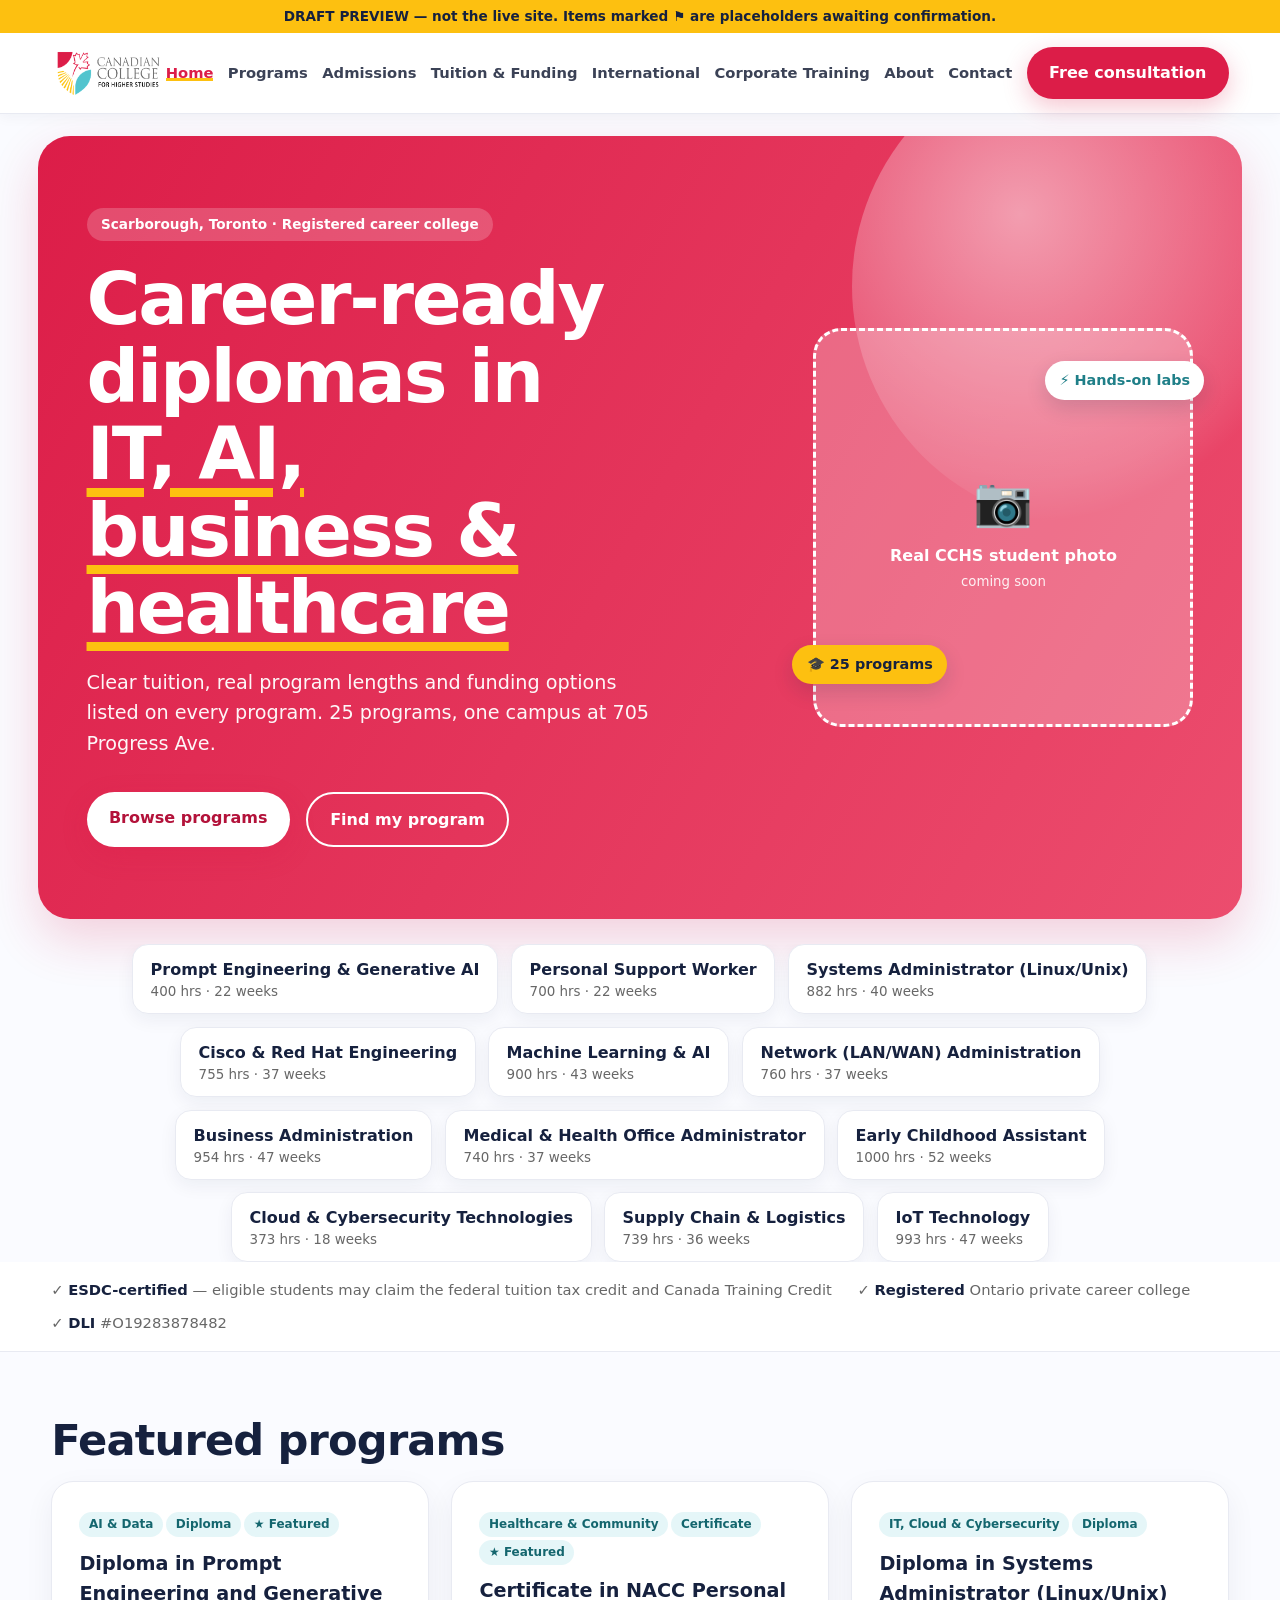
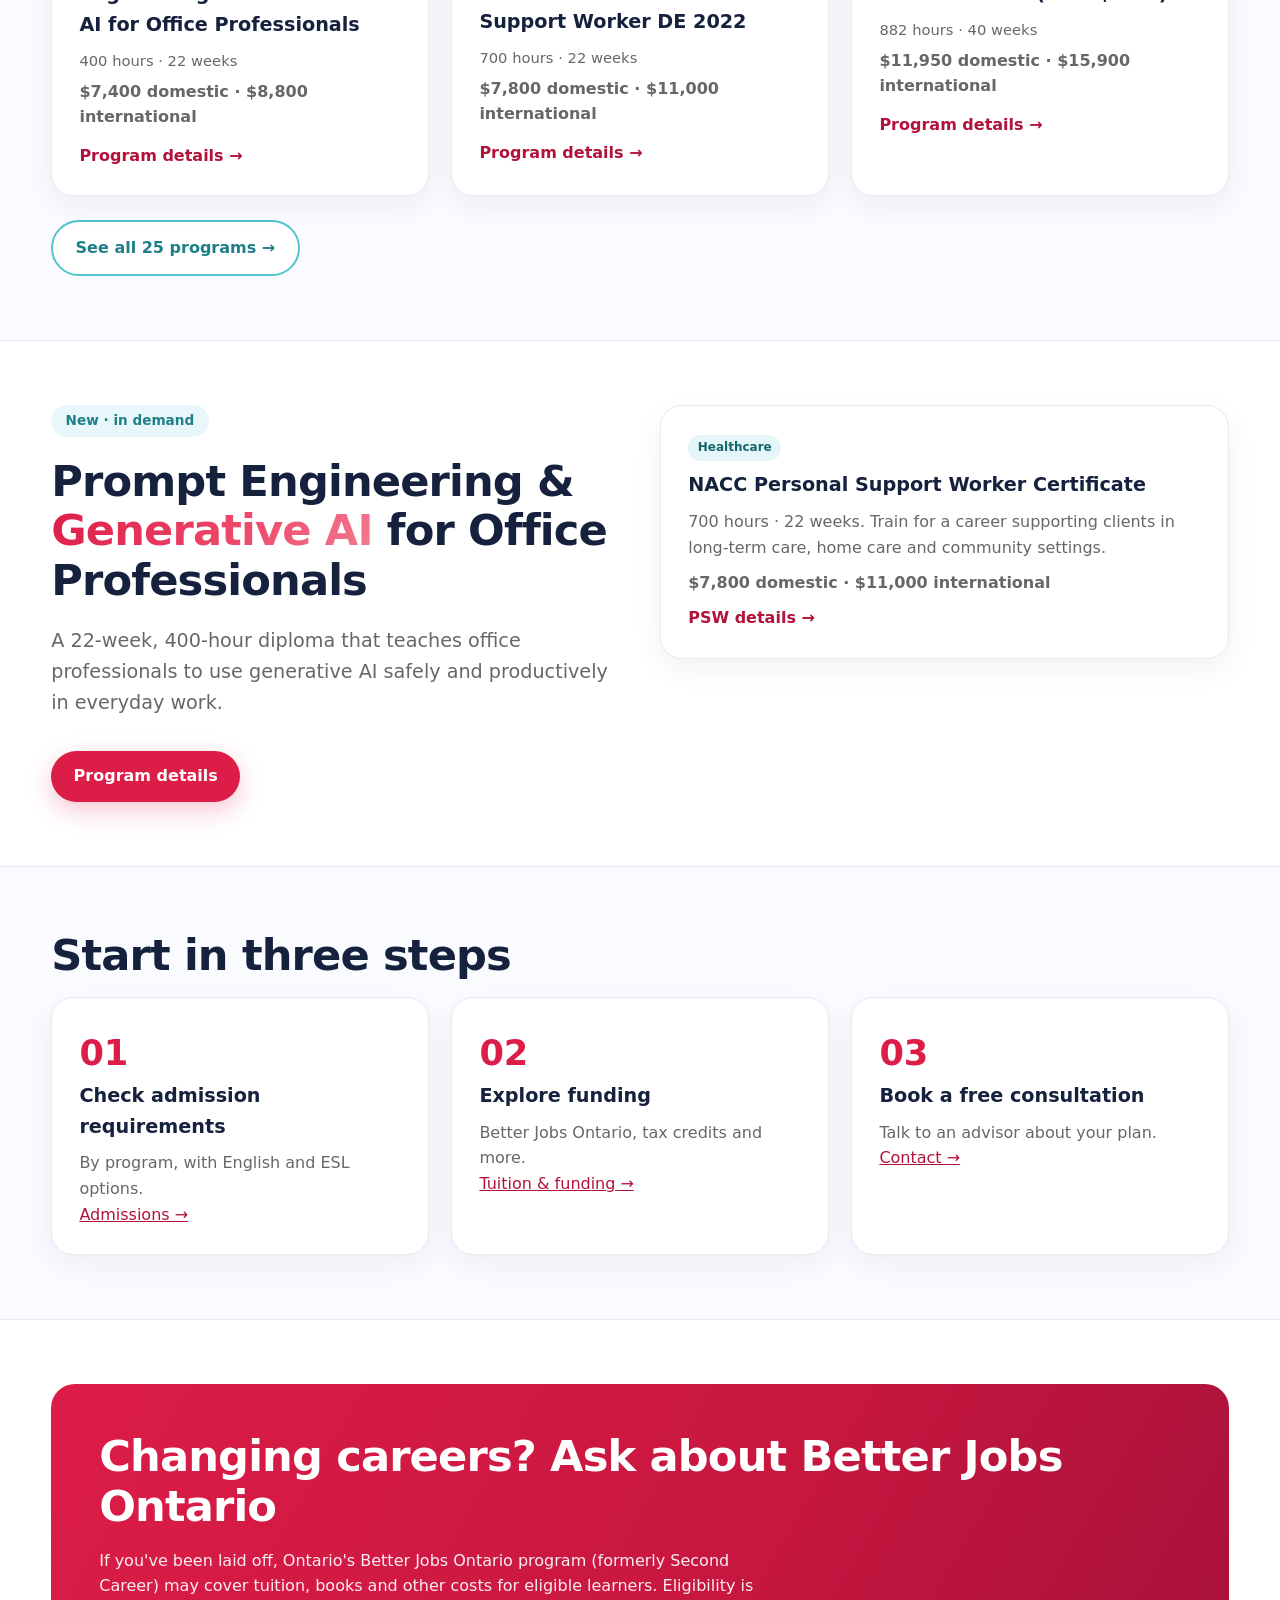
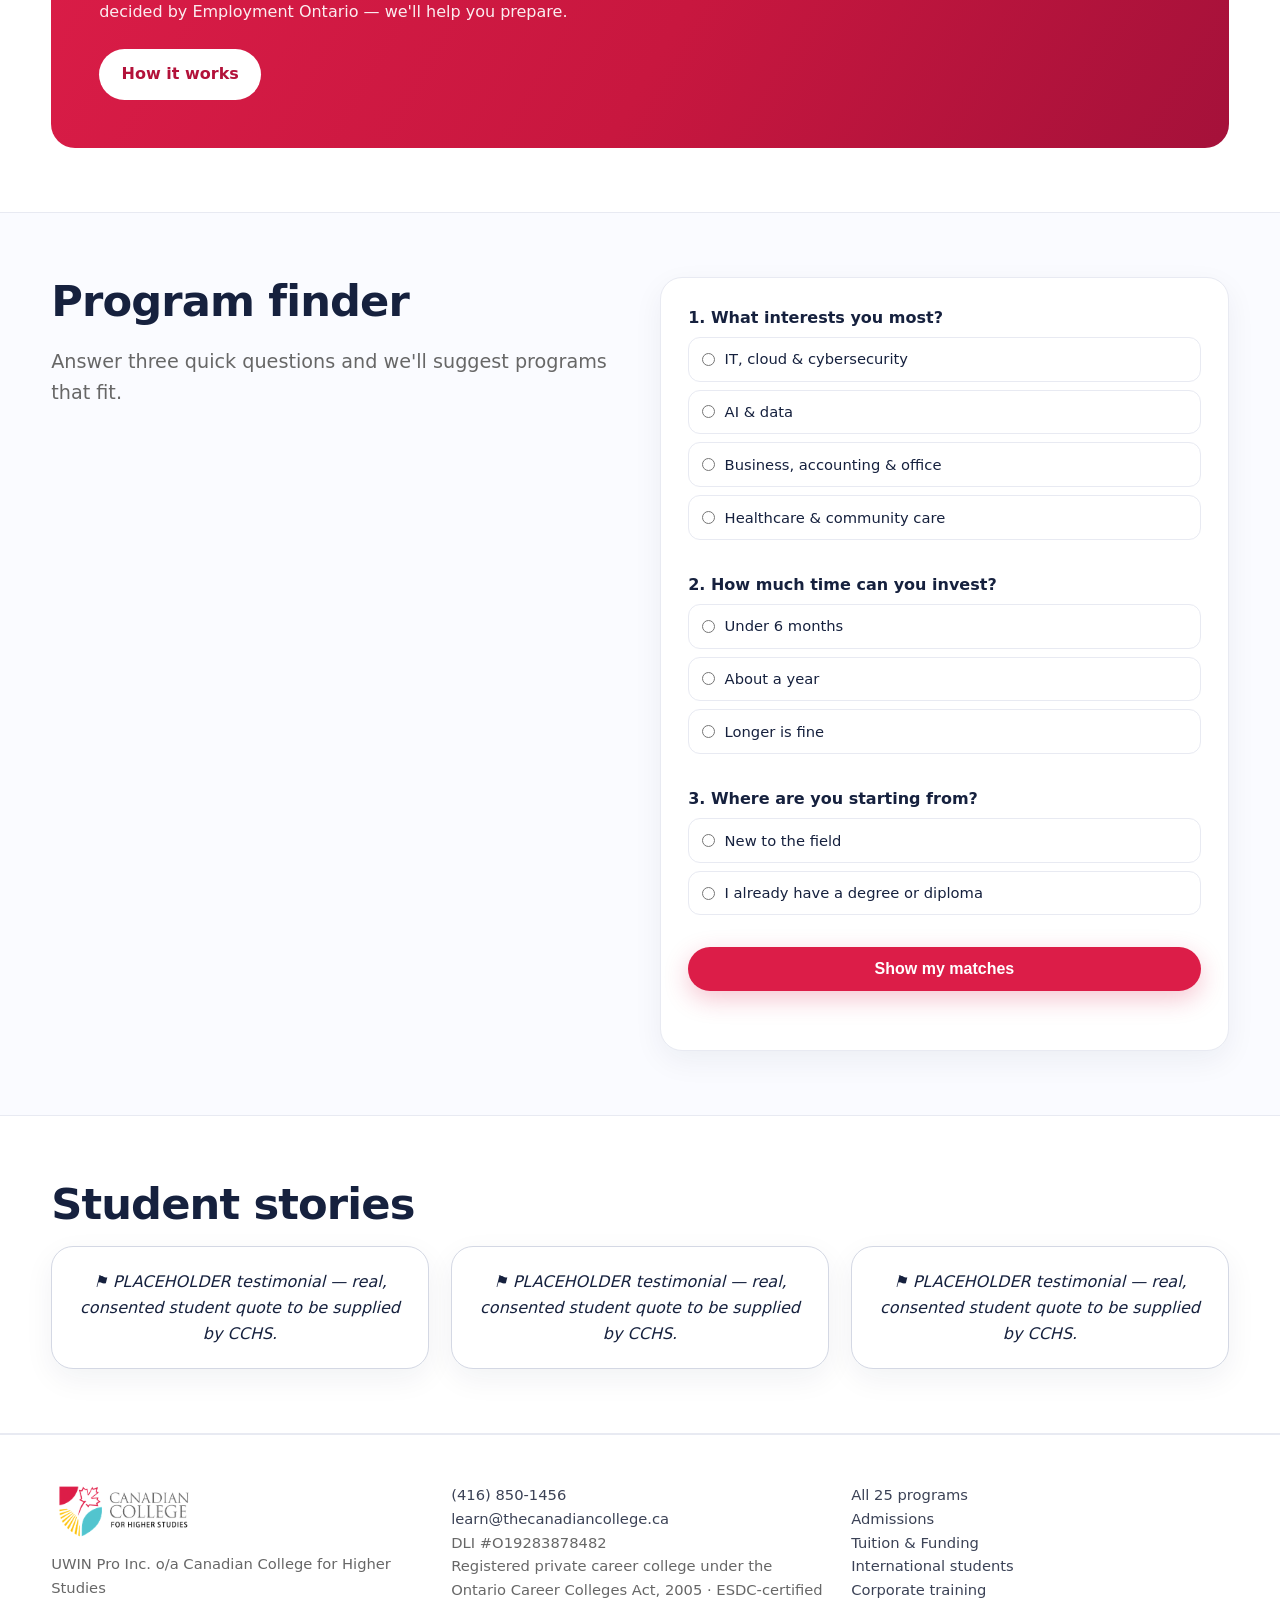
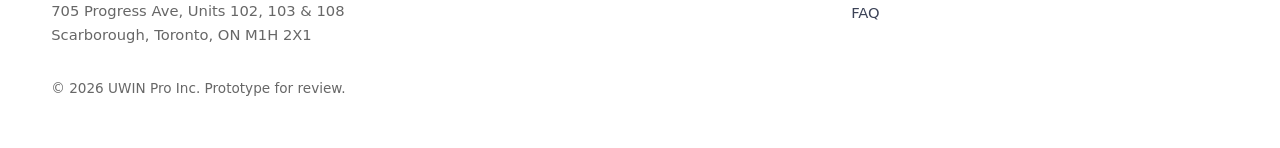
==== commit c471a883: "Logo-colour Campus Fresh restyle" ====
--- a/index.html
+++ b/index.html
@@ -1,12 +1,13 @@
 <!doctype html><html lang="en"><head><meta charset="utf-8"><meta name="viewport" content="width=device-width,initial-scale=1">
-<meta name="robots" content="noindex,nofollow"><title>Career-ready diplomas in IT, AI, business and healthcare | Canadian College for Higher Studies</title><meta name="description" content="Career college in Scarborough, Toronto: 25 diploma and certificate programs with published tuition."><meta name="theme-color" content="#0b2a3b">
-<link rel="icon" href="assets/favicon.svg" type="image/svg+xml"><link rel="stylesheet" href="css/style.css?v=2">
+<meta name="robots" content="noindex,nofollow"><title>Career-ready diplomas in IT, AI, business and healthcare | Canadian College for Higher Studies</title><meta name="description" content="Career college in Scarborough, Toronto: 25 diploma and certificate programs with published tuition."><meta name="theme-color" content="#dc1d48">
+<link rel="icon" href="images/favicon-32.png" sizes="32x32" type="image/png"><link rel="icon" href="images/favicon-512.png" sizes="512x512" type="image/png"><link rel="apple-touch-icon" href="images/favicon-180.png"><link rel="stylesheet" href="css/style.css?v=5">
 <script type="application/ld+json">{"@context":"https://schema.org","@type":"CollegeOrUniversity","name":"Canadian College for Higher Studies","alternateName":"CCHS","url":"https://thecanadiancollege.ca","telephone":"+1-416-850-1456","email":"learn@thecanadiancollege.ca","address":{"@type":"PostalAddress","streetAddress":"705 Progress Ave, Units 102, 103 & 108","addressLocality":"Scarborough, Toronto","addressRegion":"ON","postalCode":"M1H 2X1","addressCountry":"CA"}}</script></head><body>
 <div class="draft" role="note">DRAFT PREVIEW — not the live site. Items marked ⚑ are placeholders awaiting confirmation.</div>
 <a class="skip" href="#main">Skip to content</a>
-<header><div class="wrap nav"><a class="logo" href="index.html" aria-label="CCHS home"><svg viewBox="0 0 800 130" aria-hidden="true"><rect width="130" height="130" rx="30" fill="#3ddc5f"/><path d="M65 20l10 20 18-8-6 20 18 6-24 14 4 12-20-6-20 6 4-12-24-14 18-6-6-20 18 8z" fill="#0b2a3b"/><rect x="61" y="84" width="8" height="24" fill="#0b2a3b"/><text x="155" y="70" font-size="62" font-weight="900" fill="#fff" font-family="Inter,Helvetica,Arial,sans-serif">CCHS</text><text x="157" y="112" font-size="27" font-weight="700" fill="#94d2bd" font-family="Inter,Helvetica,Arial,sans-serif">CANADIAN COLLEGE FOR HIGHER STUDIES</text></svg></a><nav aria-label="Main"><button class="menu" aria-expanded="false" aria-label="Menu">☰</button><ul><li><a href="index.html" aria-current=page>Home</a></li><li><a href="programs.html">Programs</a></li><li><a href="admissions.html">Admissions</a></li><li><a href="tuition.html">Tuition & Funding</a></li><li><a href="international.html">International</a></li><li><a href="corporate.html">Corporate Training</a></li><li><a href="about.html">About</a></li><li><a href="contact.html">Contact</a></li><li><a class="btn btn-g" href="contact.html">Free consultation</a></li></ul></nav></div></header>
+<header><div class="wrap nav"><a class="logo" href="index.html" ><img src="images/cchs-logo-nav.png" srcset="images/cchs-logo-nav.png 1x, images/cchs-logo.png 3x" alt="The Canadian College for Higher Studies" width="125" height="48"></a><nav aria-label="Main"><button class="menu" aria-expanded="false" aria-label="Menu">☰</button><ul><li><a href="index.html" aria-current=page>Home</a></li><li><a href="programs.html">Programs</a></li><li><a href="admissions.html">Admissions</a></li><li><a href="tuition.html">Tuition & Funding</a></li><li><a href="international.html">International</a></li><li><a href="corporate.html">Corporate Training</a></li><li><a href="about.html">About</a></li><li><a href="contact.html">Contact</a></li><li><a class="btn btn-g" href="contact.html">Free consultation</a></li></ul></nav></div></header>
 <main id="main"><section class="hero"><div class="blob b1"></div><div class="blob b2"></div><div class="blob b3"></div><div class="wrap hero-grid"><div class="hero-copy"><span class="eyebrow">Scarborough, Toronto · Registered career college</span><h1>Career-ready diplomas in <span class="grad">IT, AI, business &amp; healthcare</span></h1><p class="lead">Clear tuition, real program lengths and funding options listed on every program. 25 programs, one campus at 705 Progress Ave.</p><div class="ctas"><a class="btn btn-g" href="programs.html">Browse programs</a><a class="btn btn-o" href="#finder">Find my program</a></div></div>
-<div class="orbit" aria-label="Sample programs"><ul class="plane"><li style="--i:0"><strong>Prompt Engineering & Generative AI</strong><span>400 hrs · 22 weeks</span></li><li style="--i:1"><strong>Personal Support Worker</strong><span>700 hrs · 22 weeks</span></li><li style="--i:2"><strong>Systems Administrator (Linux/Unix)</strong><span>882 hrs · 40 weeks</span></li><li style="--i:3"><strong>Cisco & Red Hat Engineering</strong><span>755 hrs · 37 weeks</span></li><li style="--i:4"><strong>Machine Learning & AI</strong><span>900 hrs · 43 weeks</span></li><li style="--i:5"><strong>Network (LAN/WAN) Administration</strong><span>760 hrs · 37 weeks</span></li><li style="--i:6"><strong>Business Administration</strong><span>954 hrs · 47 weeks</span></li><li style="--i:7"><strong>Medical & Health Office Administrator</strong><span>740 hrs · 37 weeks</span></li><li style="--i:8"><strong>Early Childhood Assistant</strong><span>1000 hrs · 52 weeks</span></li><li style="--i:9"><strong>Cloud & Cybersecurity Technologies</strong><span>373 hrs · 18 weeks</span></li><li style="--i:10"><strong>Supply Chain & Logistics</strong><span>739 hrs · 36 weeks</span></li><li style="--i:11"><strong>IoT Technology</strong><span>993 hrs · 47 weeks</span></li></ul></div></div></section>
+<div class="photo" role="img" aria-label="Placeholder for a CCHS student photo"><span>📷</span><b>Real CCHS student photo</b><small>coming soon</small><i class="pop p1">🎓 25 programs</i><i class="pop p2">⚡ Hands-on labs</i></div></div></section>
+<div class="stream wrap"><div class="orbit" aria-label="Sample programs"><ul class="plane"><li style="--i:0"><strong>Prompt Engineering & Generative AI</strong><span>400 hrs · 22 weeks</span></li><li style="--i:1"><strong>Personal Support Worker</strong><span>700 hrs · 22 weeks</span></li><li style="--i:2"><strong>Systems Administrator (Linux/Unix)</strong><span>882 hrs · 40 weeks</span></li><li style="--i:3"><strong>Cisco & Red Hat Engineering</strong><span>755 hrs · 37 weeks</span></li><li style="--i:4"><strong>Machine Learning & AI</strong><span>900 hrs · 43 weeks</span></li><li style="--i:5"><strong>Network (LAN/WAN) Administration</strong><span>760 hrs · 37 weeks</span></li><li style="--i:6"><strong>Business Administration</strong><span>954 hrs · 47 weeks</span></li><li style="--i:7"><strong>Medical & Health Office Administrator</strong><span>740 hrs · 37 weeks</span></li><li style="--i:8"><strong>Early Childhood Assistant</strong><span>1000 hrs · 52 weeks</span></li><li style="--i:9"><strong>Cloud & Cybersecurity Technologies</strong><span>373 hrs · 18 weeks</span></li><li style="--i:10"><strong>Supply Chain & Logistics</strong><span>739 hrs · 36 weeks</span></li><li style="--i:11"><strong>IoT Technology</strong><span>993 hrs · 47 weeks</span></li></ul></div></div>
 <div class="trust"><div class="wrap"><span>✓ <b>ESDC-certified</b> — eligible students may claim the federal tuition tax credit and Canada Training Credit</span><span>✓ <b>Registered</b> Ontario private career college</span><span>✓ <b>DLI</b> #O19283878482</span></div></div>
 <section><div class="wrap"><h2>Featured programs</h2><div class="grid" id="featured"></div><p style="margin-top:1.5rem"><a class="btn btn-o" href="programs.html">See all 25 programs →</a></p></div></section>
 <section class="alt"><div class="wrap two"><div><span class="eyebrow">New · in demand</span><h2>Prompt Engineering &amp; <span class="grad">Generative AI</span> for Office Professionals</h2><p class="lead">A 22-week, 400-hour diploma that teaches office professionals to use generative AI safely and productively in everyday work.</p><div class="ctas"><a class="btn btn-g" href="program.html?p=diploma-in-prompt-engineering-and-generative-ai-for-office-professionals">Program details</a></div></div>
@@ -20,8 +21,8 @@
 <button class="btn btn-g">Show my matches</button><div id="quiz-out" class="result"></div></form></div></section>
 <section class="alt"><div class="wrap"><h2>Student stories</h2><div class="grid"><div class="card ph">⚑ PLACEHOLDER testimonial — real, consented student quote to be supplied by CCHS.</div><div class="card ph">⚑ PLACEHOLDER testimonial — real, consented student quote to be supplied by CCHS.</div><div class="card ph">⚑ PLACEHOLDER testimonial — real, consented student quote to be supplied by CCHS.</div></div></div></section></main>
 <footer><div class="wrap grid">
-<div><strong style="color:#fff">Canadian College for Higher Studies</strong><p>UWIN Pro Inc. o/a Canadian College for Higher Studies<br>705 Progress Ave, Units 102, 103 &amp; 108<br>Scarborough, Toronto, ON M1H 2X1</p></div>
+<div><img class="flogo" src="images/cchs-logo-nav.png" alt="The Canadian College for Higher Studies" width="167" height="64"><p>UWIN Pro Inc. o/a Canadian College for Higher Studies<br>705 Progress Ave, Units 102, 103 &amp; 108<br>Scarborough, Toronto, ON M1H 2X1</p></div>
 <div><a href="tel:+14168501456">(416) 850-1456</a><a href="mailto:learn@thecanadiancollege.ca">learn@thecanadiancollege.ca</a><p>DLI #O19283878482</p><p>Registered private career college under the Ontario Career Colleges Act, 2005 · ESDC-certified</p></div>
 <div><a href="programs.html">All 25 programs</a><a href="admissions.html">Admissions</a><a href="tuition.html">Tuition &amp; Funding</a><a href="international.html">International students</a><a href="corporate.html">Corporate training</a><a href="faq.html">FAQ</a></div>
 </div><div class="wrap"><p class="note" style="margin-top:2rem">© <span id="y"></span> UWIN Pro Inc. Prototype for review.</p></div></footer>
-<script src="js/main.js"></script><script src="js/programs.js"></script><script src="js/app.js"></script></body></html>+<script src="js/main.js?v=5"></script><script src="js/programs.js"></script><script src="js/app.js"></script></body></html>
--- a/css/style.css
+++ b/css/style.css
@@ -103,3 +103,64 @@
 nav ul{gap:1rem;font-size:.92rem}
 @media(max-width:1240px){.menu{display:block}nav ul{display:none;position:absolute;top:100%;left:0;right:0;flex-direction:column;background:var(--navy);padding:1rem}nav ul.open{display:flex}}
 nav a{white-space:nowrap}nav ul{gap:.9rem}.logo svg{height:38px}
+
+
+/* ===== Campus Fresh (concept B) light theme ===== */
+:root{--crim:#dc1d48;--crim-d:#b3123a;--teal:#52c4ce;--teal-d:#1f7f88;--gold:#fdc010;--ink:#16213e;--muted:#676767;--bg:#fafbff;--card:#fff;--line:#e8eaf2;--a3:var(--crim);--g:linear-gradient(120deg,#dc1d48,#ee4a6c 60%,#f27a8f)}
+body{background:var(--bg);color:var(--ink)}a{color:var(--crim-d)}
+header{background:rgba(255,255,255,.92);border-bottom:1px solid var(--line);box-shadow:0 2px 14px #16213e0d}
+.logo img{display:block;height:48px;width:auto;background:none;padding:0;border-radius:0}
+nav a{color:#3b4256}nav a:hover,nav a[aria-current]{color:var(--crim)}nav a[aria-current]{box-shadow:inset 0 -3px 0 var(--gold)}
+.menu{border-color:var(--line);color:var(--ink)}
+.btn-g{background:var(--crim);color:#fff;box-shadow:0 8px 24px #dc1d4840}.btn-g:hover{background:var(--crim-d);box-shadow:0 12px 30px #dc1d4855}
+.btn-o{border:2px solid var(--teal);color:var(--teal-d);background:#fff}.btn-o:hover{border-color:var(--teal-d)}
+.blob{display:none}
+.hero,.phero{margin:1.4rem auto 0;width:min(1240px,94%);border-radius:32px;background:linear-gradient(120deg,#dc1d48 0%,#ec4d6e 50%,#f59aa9 100%);color:#fff;box-shadow:0 20px 50px #dc1d4830}
+.hero::after,.phero::after{content:"";position:absolute;right:-90px;top:-90px;width:480px;height:480px;border-radius:50%;background:radial-gradient(circle at 35% 35%,#ffffff80,#ffffff1a 60%,transparent 70%);pointer-events:none}
+.hero{padding:4.5rem 0}.hero h1,.phero h1{color:#fff}.hero .lead,.phero .lead{color:#fff;opacity:.96}
+.hero .grad,.phero .grad{background:none;color:#fff;-webkit-text-fill-color:#fff;text-decoration:underline;text-decoration-color:var(--gold);text-decoration-thickness:.12em;text-underline-offset:.12em}
+.eyebrow{border:0;background:#ffffff33;color:#fff}section:not(.hero):not(.phero) .eyebrow{background:#52c4ce22;color:var(--teal-d)}.band .eyebrow{background:#ffffff33;color:#fff}
+.hero .btn-g,.phero .btn-g{background:#fff;color:var(--crim-d)}.hero .btn-o,.phero .btn-o{background:transparent;border-color:#fff;color:#fff}
+.photo{position:relative;z-index:2;justify-self:end;width:min(100%,380px);aspect-ratio:1/1.05;border-radius:28px;background:#ffffff40;border:3px dashed #fff;display:grid;place-content:center;text-align:center;color:#fff;gap:.2rem}
+.photo span{font-size:3rem}.photo small{opacity:.9}
+.pop{position:absolute;font-style:normal;font-weight:800;font-size:.9rem;padding:.5rem .9rem;border-radius:999px;box-shadow:0 8px 20px #16213e26}
+.p1{left:-24px;bottom:40px;background:var(--gold);color:#16213e}.p2{right:-14px;top:30px;background:#fff;color:var(--teal-d)}
+.stream{margin-top:1.6rem}.orbit{height:auto;perspective:none;-webkit-mask-image:linear-gradient(90deg,transparent,#000 6%,#000 94%,transparent);mask-image:linear-gradient(90deg,transparent,#000 6%,#000 94%,transparent);overflow:hidden;display:block!important}
+.plane{position:static;transform:none;display:flex;gap:.8rem;width:max-content;animation:mq 60s linear infinite}
+.plane li{position:static;opacity:1;filter:none;width:auto;animation:none;background:#fff;border:1px solid var(--line);box-shadow:0 6px 18px #16213e0f;white-space:nowrap}
+.plane li strong{color:var(--ink)}.plane li span{color:var(--muted)}
+@keyframes mq{to{transform:translateX(-50%)}}
+section{padding:4rem 0}.alt{background:#fff;border-block:1px solid var(--line)}
+.card{background:#fff;border:1px solid var(--line);border-radius:22px;box-shadow:0 10px 30px #16213e0f}.card:hover{border-color:var(--teal);box-shadow:0 16px 36px #16213e1a}
+.card .ic{background:#fdc01033;color:#16213e}.card:nth-child(3n+2) .ic{background:#52c4ce2e}.card:nth-child(3n) .ic{background:#dc1d481a}
+.card p,.card ul,.lead,.meta,.note,footer,details p,.kv span,.crumb,.trust{color:var(--muted)}
+.tag{background:#52c4ce26;color:#14666e}
+.band{background:linear-gradient(120deg,#dc1d48,#c8173f 55%,#a5113a)}.band a.btn{background:#fff;color:var(--crim-d)}
+.ph{border-color:#d4d8e4;color:var(--muted)}
+input,select,textarea{background:#fff;border:1px solid #d4d8e4;color:var(--ink)}
+input:focus,select:focus,textarea:focus,a:focus-visible,button:focus-visible{outline-color:var(--teal)}
+.ok{background:#52c4ce22;border-color:var(--teal)}
+.steps .card::before{background:none;-webkit-text-fill-color:var(--crim);color:var(--crim)}
+footer{background:#fff;border-top:1px solid var(--line)}footer .grid a{color:#3b4256}footer .grid a:hover{color:var(--crim)}
+.flogo{display:block;height:56px;width:auto;margin-bottom:.8rem}
+.tagline{color:#fff}.draft{background:var(--gold);color:#16213e}
+.phx{background:#fdc01026;border-color:#c99700;color:#6b5200}
+.trust{background:#fff;border-bottom:1px solid var(--line)}.trust b{color:var(--ink)}
+.fee{color:var(--crim-d)}
+.chip{background:#fff;border:1px solid #d4d8e4;color:var(--ink)}.chip[aria-pressed=true]{background:var(--crim);color:#fff;border-color:var(--crim)}
+th{color:var(--crim-d);background:#fff6f8}th,td{border-bottom:1px solid var(--line)}.tbl{border-color:var(--line);background:#fff}
+details{background:#fff;border:1px solid var(--line)}.kv div{background:#fff;border:1px solid var(--line)}
+.quiz label{background:#fff;border:1px solid var(--line)}
+@media(max-width:1240px){nav ul{background:#fff;border-bottom:1px solid var(--line);box-shadow:0 12px 24px #16213e14}}
+@media(max-width:980px){.photo{justify-self:center;width:min(100%,320px);aspect-ratio:4/3}.p1{left:8px}.p2{right:8px}}
+@media(max-width:600px){.logo img{height:44px}.hero,.phero{border-radius:24px;width:94%}.hero{padding:3rem 0}}
+@media(prefers-reduced-motion:reduce){.plane{flex-wrap:wrap;width:auto}}
+/* motion (steer) */
+.plane{animation:none;flex-wrap:wrap;width:auto;justify-content:center}.orbit{-webkit-mask-image:none;mask-image:none}
+.card.fx{opacity:0;transform:translateY(18px);transition:opacity .6s ease,transform .6s ease,box-shadow .25s,border-color .25s}
+.card.fx.vis{opacity:1;transform:none}.card.fx.vis:hover{transform:translateY(-6px)}
+.hero,.phero{background-size:200% 200%;animation:hg 14s ease-in-out infinite alternate}
+@keyframes hg{from{background-position:0% 50%}to{background-position:100% 50%}}
+@media(prefers-reduced-motion:reduce){.hero,.phero{animation:none}.card.fx{opacity:1;transform:none;transition:none}}
+.card,.kv div,details,.tbl{color:var(--ink)}h1,h2,h3{color:var(--ink)}.hero h1,.phero h1,.band h2,.band h3{color:#fff}
+.pdetail{padding:3rem 0}.pdetail h1{font-size:clamp(2rem,4.6vw,3.2rem);max-width:22ch;color:var(--crim)}.pdetail .kv b{color:var(--crim)}
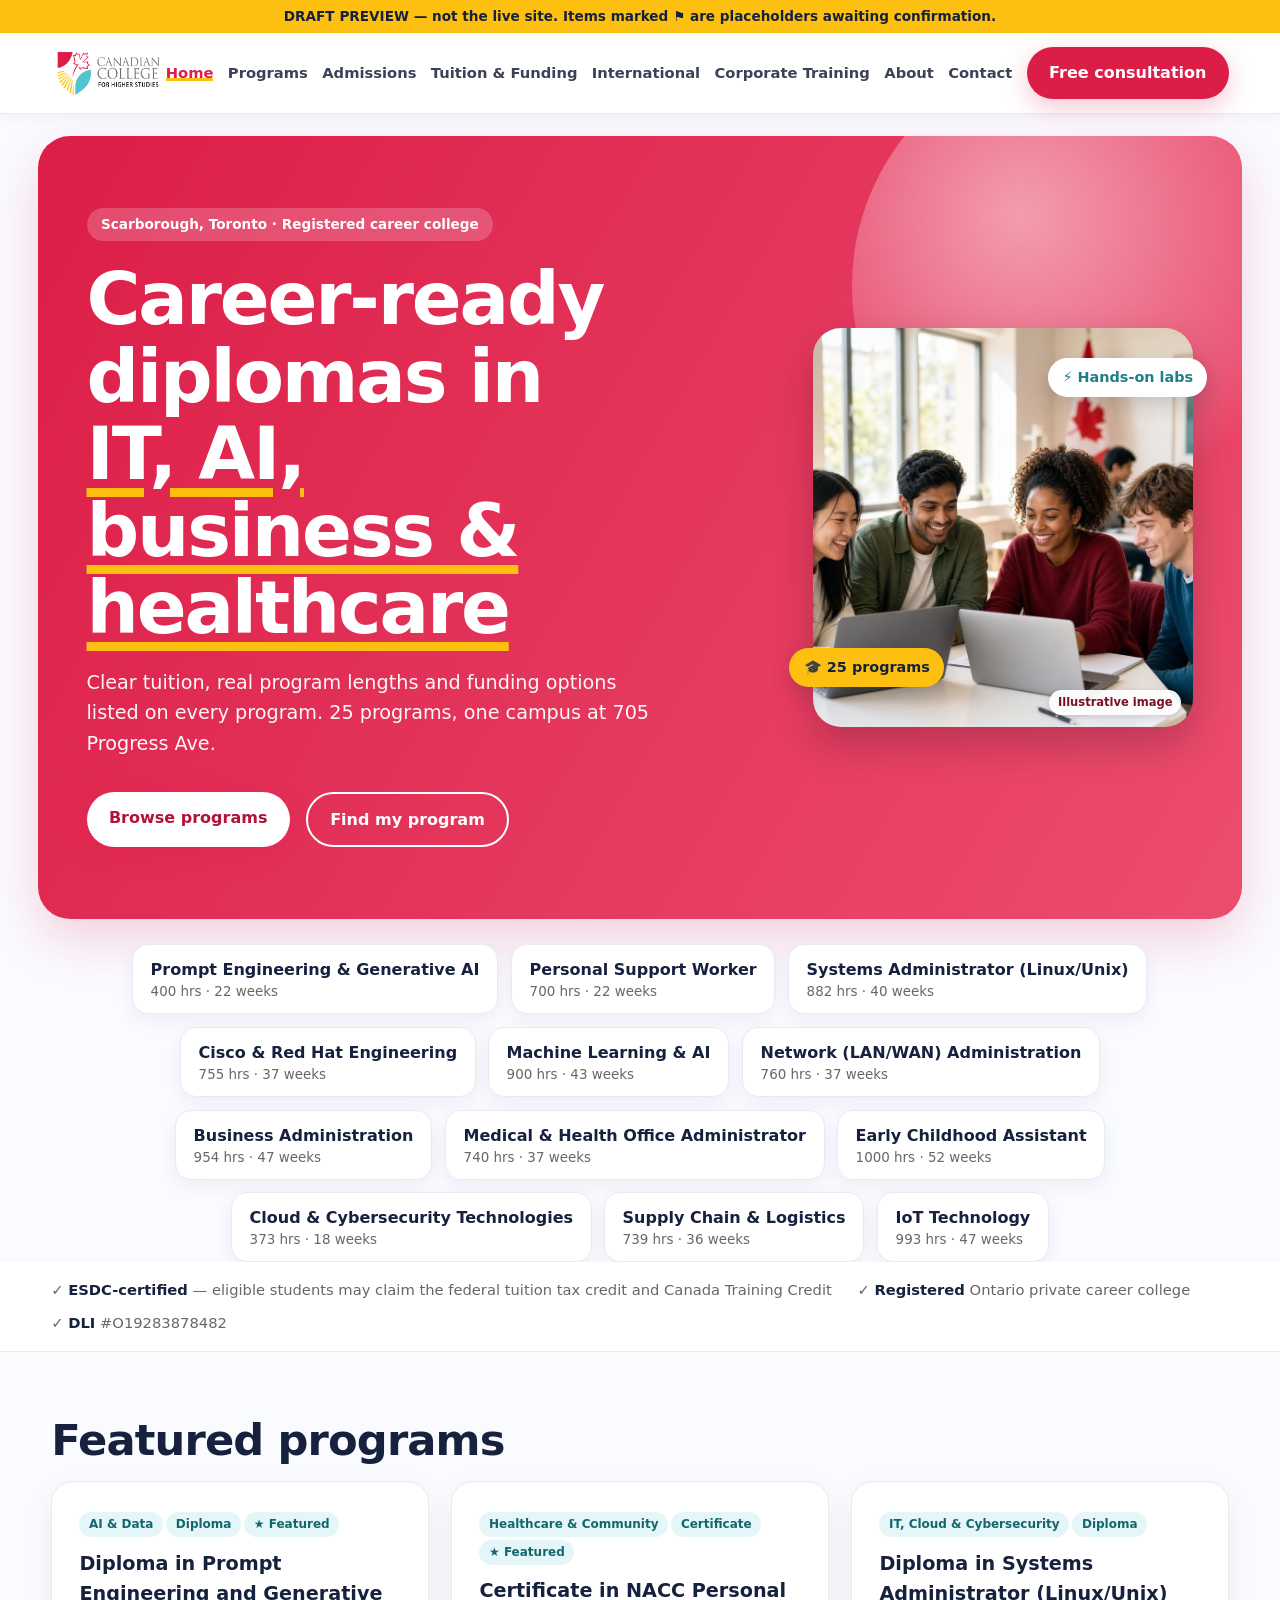
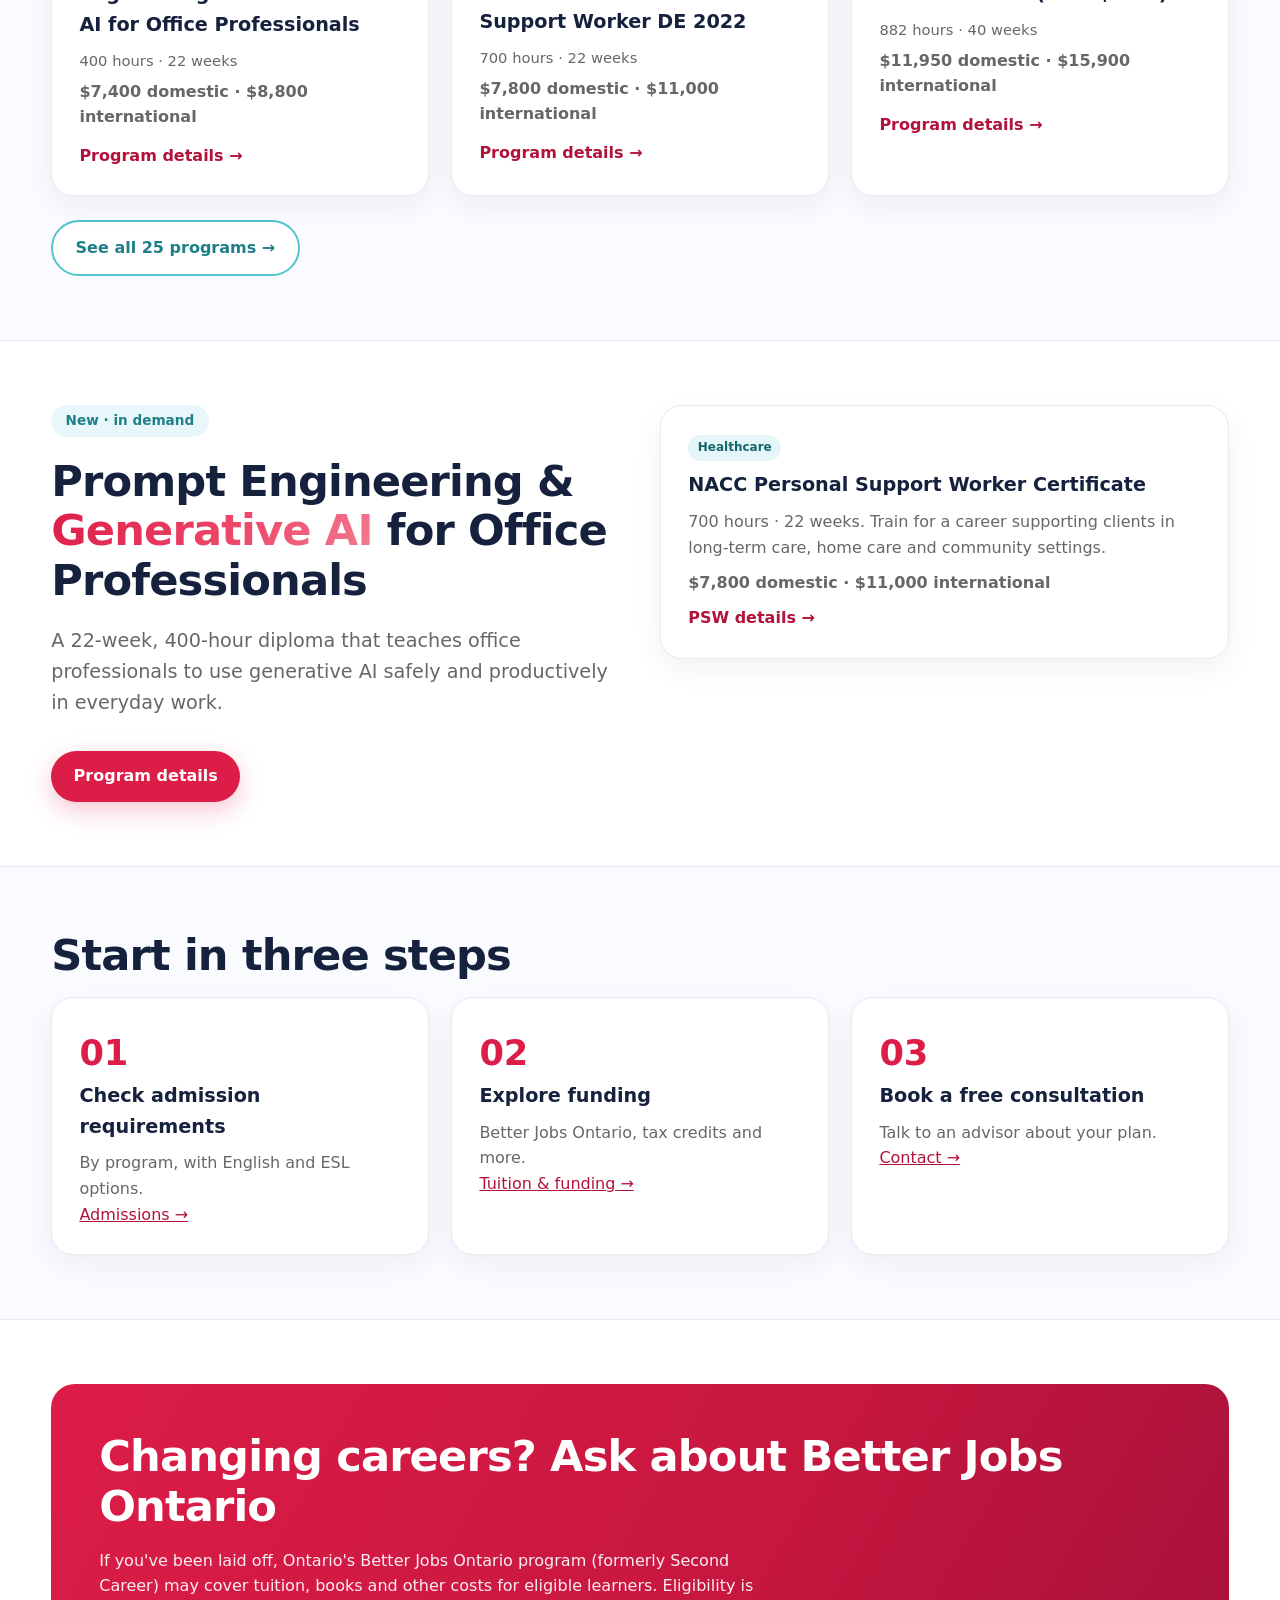
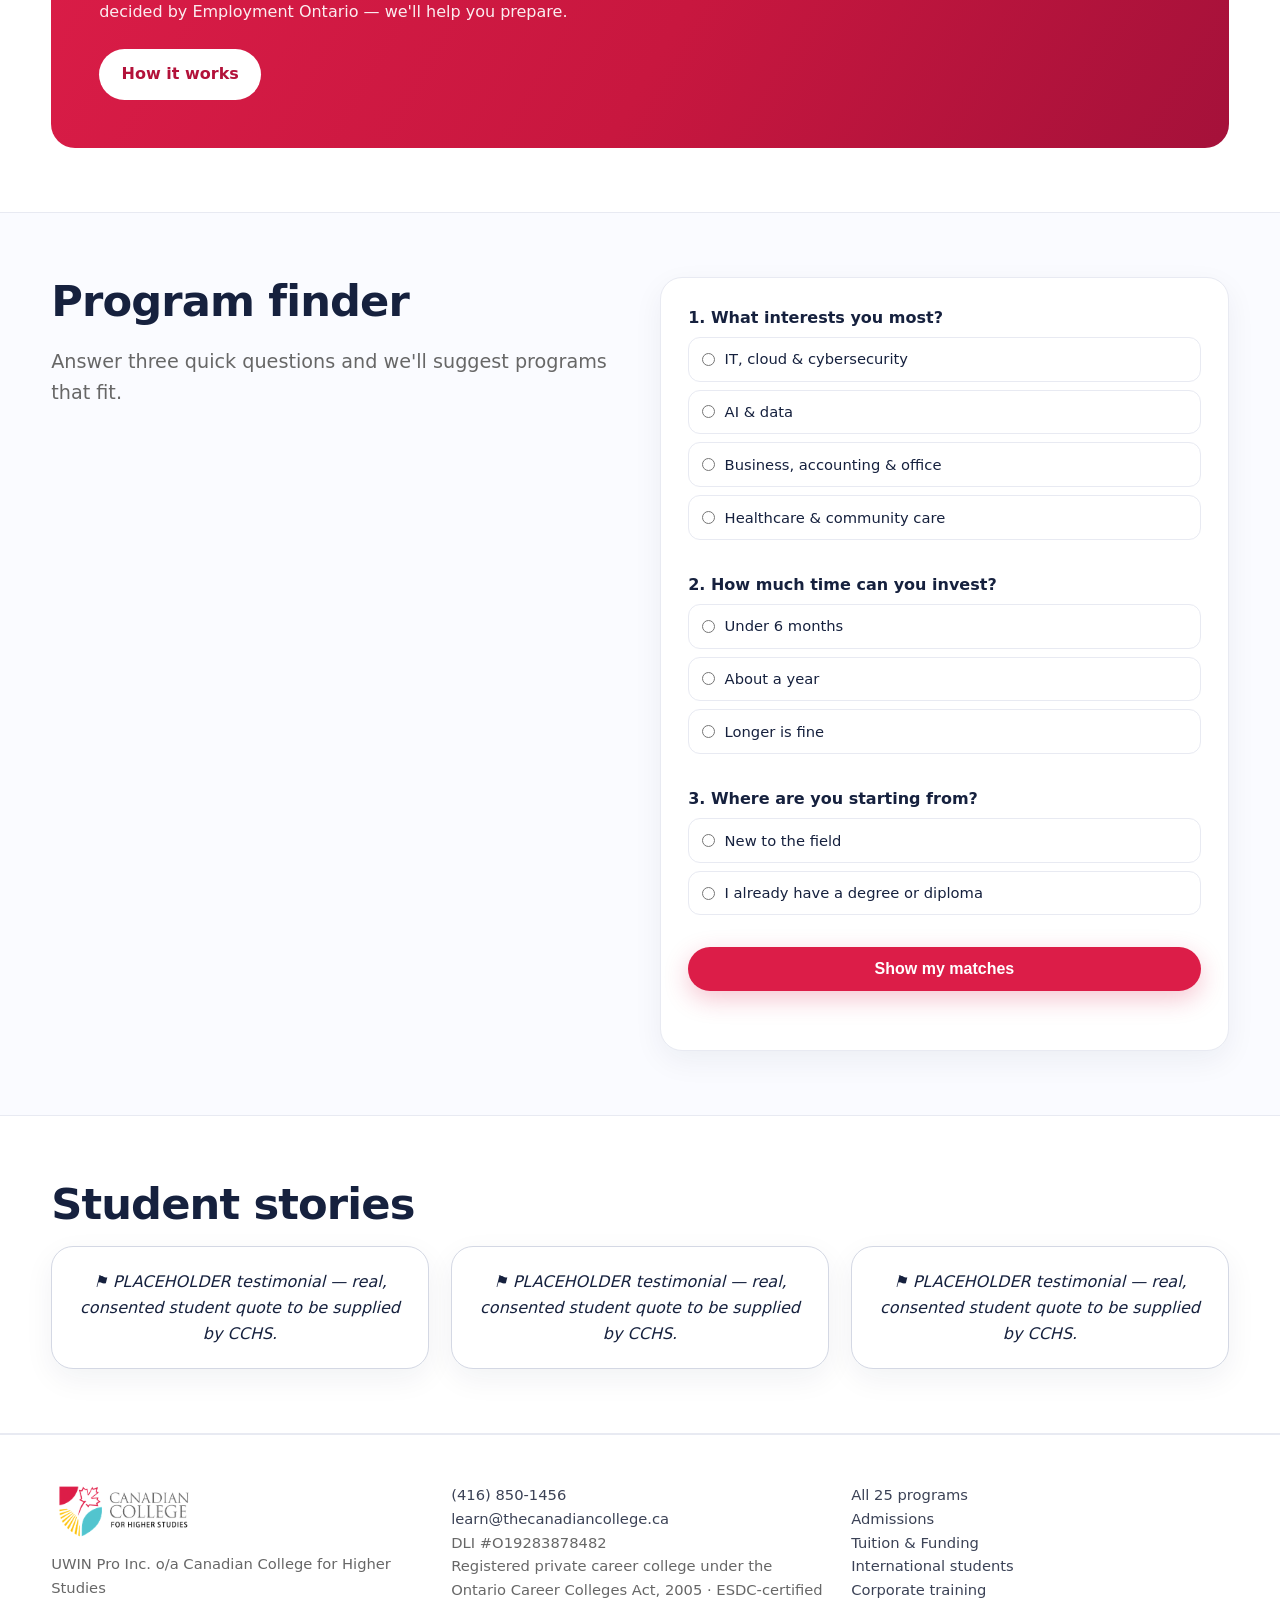
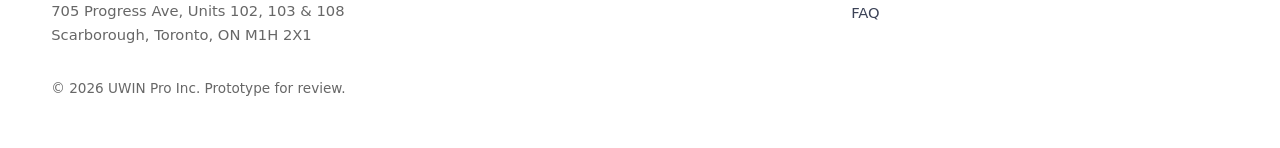
==== commit 01b73942: "Add illustrative placeholder photos (hero + program pages), cache-bust v6" ====
--- a/index.html
+++ b/index.html
@@ -1,12 +1,12 @@
 <!doctype html><html lang="en"><head><meta charset="utf-8"><meta name="viewport" content="width=device-width,initial-scale=1">
 <meta name="robots" content="noindex,nofollow"><title>Career-ready diplomas in IT, AI, business and healthcare | Canadian College for Higher Studies</title><meta name="description" content="Career college in Scarborough, Toronto: 25 diploma and certificate programs with published tuition."><meta name="theme-color" content="#dc1d48">
-<link rel="icon" href="images/favicon-32.png" sizes="32x32" type="image/png"><link rel="icon" href="images/favicon-512.png" sizes="512x512" type="image/png"><link rel="apple-touch-icon" href="images/favicon-180.png"><link rel="stylesheet" href="css/style.css?v=5">
+<link rel="icon" href="images/favicon-32.png" sizes="32x32" type="image/png"><link rel="icon" href="images/favicon-512.png" sizes="512x512" type="image/png"><link rel="apple-touch-icon" href="images/favicon-180.png"><link rel="stylesheet" href="css/style.css?v=6">
 <script type="application/ld+json">{"@context":"https://schema.org","@type":"CollegeOrUniversity","name":"Canadian College for Higher Studies","alternateName":"CCHS","url":"https://thecanadiancollege.ca","telephone":"+1-416-850-1456","email":"learn@thecanadiancollege.ca","address":{"@type":"PostalAddress","streetAddress":"705 Progress Ave, Units 102, 103 & 108","addressLocality":"Scarborough, Toronto","addressRegion":"ON","postalCode":"M1H 2X1","addressCountry":"CA"}}</script></head><body>
 <div class="draft" role="note">DRAFT PREVIEW — not the live site. Items marked ⚑ are placeholders awaiting confirmation.</div>
 <a class="skip" href="#main">Skip to content</a>
 <header><div class="wrap nav"><a class="logo" href="index.html" ><img src="images/cchs-logo-nav.png" srcset="images/cchs-logo-nav.png 1x, images/cchs-logo.png 3x" alt="The Canadian College for Higher Studies" width="125" height="48"></a><nav aria-label="Main"><button class="menu" aria-expanded="false" aria-label="Menu">☰</button><ul><li><a href="index.html" aria-current=page>Home</a></li><li><a href="programs.html">Programs</a></li><li><a href="admissions.html">Admissions</a></li><li><a href="tuition.html">Tuition & Funding</a></li><li><a href="international.html">International</a></li><li><a href="corporate.html">Corporate Training</a></li><li><a href="about.html">About</a></li><li><a href="contact.html">Contact</a></li><li><a class="btn btn-g" href="contact.html">Free consultation</a></li></ul></nav></div></header>
 <main id="main"><section class="hero"><div class="blob b1"></div><div class="blob b2"></div><div class="blob b3"></div><div class="wrap hero-grid"><div class="hero-copy"><span class="eyebrow">Scarborough, Toronto · Registered career college</span><h1>Career-ready diplomas in <span class="grad">IT, AI, business &amp; healthcare</span></h1><p class="lead">Clear tuition, real program lengths and funding options listed on every program. 25 programs, one campus at 705 Progress Ave.</p><div class="ctas"><a class="btn btn-g" href="programs.html">Browse programs</a><a class="btn btn-o" href="#finder">Find my program</a></div></div>
-<div class="photo" role="img" aria-label="Placeholder for a CCHS student photo"><span>📷</span><b>Real CCHS student photo</b><small>coming soon</small><i class="pop p1">🎓 25 programs</i><i class="pop p2">⚡ Hands-on labs</i></div></div></section>
+<figure class="photo has-img"><img src="images/students.jpg" alt="Illustrative image: a diverse group of adult students collaborating around laptops in a bright modern classroom" width="1152" height="864" fetchpriority="high"><figcaption class="illus">Illustrative image</figcaption><i class="pop p1">🎓 25 programs</i><i class="pop p2">⚡ Hands-on labs</i></figure></div></section>
 <div class="stream wrap"><div class="orbit" aria-label="Sample programs"><ul class="plane"><li style="--i:0"><strong>Prompt Engineering & Generative AI</strong><span>400 hrs · 22 weeks</span></li><li style="--i:1"><strong>Personal Support Worker</strong><span>700 hrs · 22 weeks</span></li><li style="--i:2"><strong>Systems Administrator (Linux/Unix)</strong><span>882 hrs · 40 weeks</span></li><li style="--i:3"><strong>Cisco & Red Hat Engineering</strong><span>755 hrs · 37 weeks</span></li><li style="--i:4"><strong>Machine Learning & AI</strong><span>900 hrs · 43 weeks</span></li><li style="--i:5"><strong>Network (LAN/WAN) Administration</strong><span>760 hrs · 37 weeks</span></li><li style="--i:6"><strong>Business Administration</strong><span>954 hrs · 47 weeks</span></li><li style="--i:7"><strong>Medical & Health Office Administrator</strong><span>740 hrs · 37 weeks</span></li><li style="--i:8"><strong>Early Childhood Assistant</strong><span>1000 hrs · 52 weeks</span></li><li style="--i:9"><strong>Cloud & Cybersecurity Technologies</strong><span>373 hrs · 18 weeks</span></li><li style="--i:10"><strong>Supply Chain & Logistics</strong><span>739 hrs · 36 weeks</span></li><li style="--i:11"><strong>IoT Technology</strong><span>993 hrs · 47 weeks</span></li></ul></div></div>
 <div class="trust"><div class="wrap"><span>✓ <b>ESDC-certified</b> — eligible students may claim the federal tuition tax credit and Canada Training Credit</span><span>✓ <b>Registered</b> Ontario private career college</span><span>✓ <b>DLI</b> #O19283878482</span></div></div>
 <section><div class="wrap"><h2>Featured programs</h2><div class="grid" id="featured"></div><p style="margin-top:1.5rem"><a class="btn btn-o" href="programs.html">See all 25 programs →</a></p></div></section>
@@ -25,4 +25,4 @@
 <div><a href="tel:+14168501456">(416) 850-1456</a><a href="mailto:learn@thecanadiancollege.ca">learn@thecanadiancollege.ca</a><p>DLI #O19283878482</p><p>Registered private career college under the Ontario Career Colleges Act, 2005 · ESDC-certified</p></div>
 <div><a href="programs.html">All 25 programs</a><a href="admissions.html">Admissions</a><a href="tuition.html">Tuition &amp; Funding</a><a href="international.html">International students</a><a href="corporate.html">Corporate training</a><a href="faq.html">FAQ</a></div>
 </div><div class="wrap"><p class="note" style="margin-top:2rem">© <span id="y"></span> UWIN Pro Inc. Prototype for review.</p></div></footer>
-<script src="js/main.js?v=5"></script><script src="js/programs.js"></script><script src="js/app.js"></script></body></html>+<script src="js/main.js?v=6"></script><script src="js/programs.js?v=6"></script><script src="js/app.js?v=6"></script></body></html>
--- a/css/style.css
+++ b/css/style.css
@@ -164,3 +164,9 @@
 @media(prefers-reduced-motion:reduce){.hero,.phero{animation:none}.card.fx{opacity:1;transform:none;transition:none}}
 .card,.kv div,details,.tbl{color:var(--ink)}h1,h2,h3{color:var(--ink)}.hero h1,.phero h1,.band h2,.band h3{color:#fff}
 .pdetail{padding:3rem 0}.pdetail h1{font-size:clamp(2rem,4.6vw,3.2rem);max-width:22ch;color:var(--crim)}.pdetail .kv b{color:var(--crim)}
+
+.photo.has-img{border:0;background:none;padding:0;display:block;overflow:visible}
+.photo.has-img img{width:100%;height:100%;object-fit:cover;border-radius:28px;display:block;box-shadow:0 18px 40px #0003}
+.illus{position:absolute;left:12px;bottom:12px;background:#fffffff0;color:#7a1027;font-size:.72rem;font-weight:700;padding:.2rem .55rem;border-radius:999px;box-shadow:0 2px 6px #0002}
+.pimg{position:relative;margin:1rem 0;max-width:760px}.pimg img{width:100%;aspect-ratio:16/9;object-fit:cover;border-radius:18px;display:block}
+.photo.has-img .illus{left:auto;right:12px}
